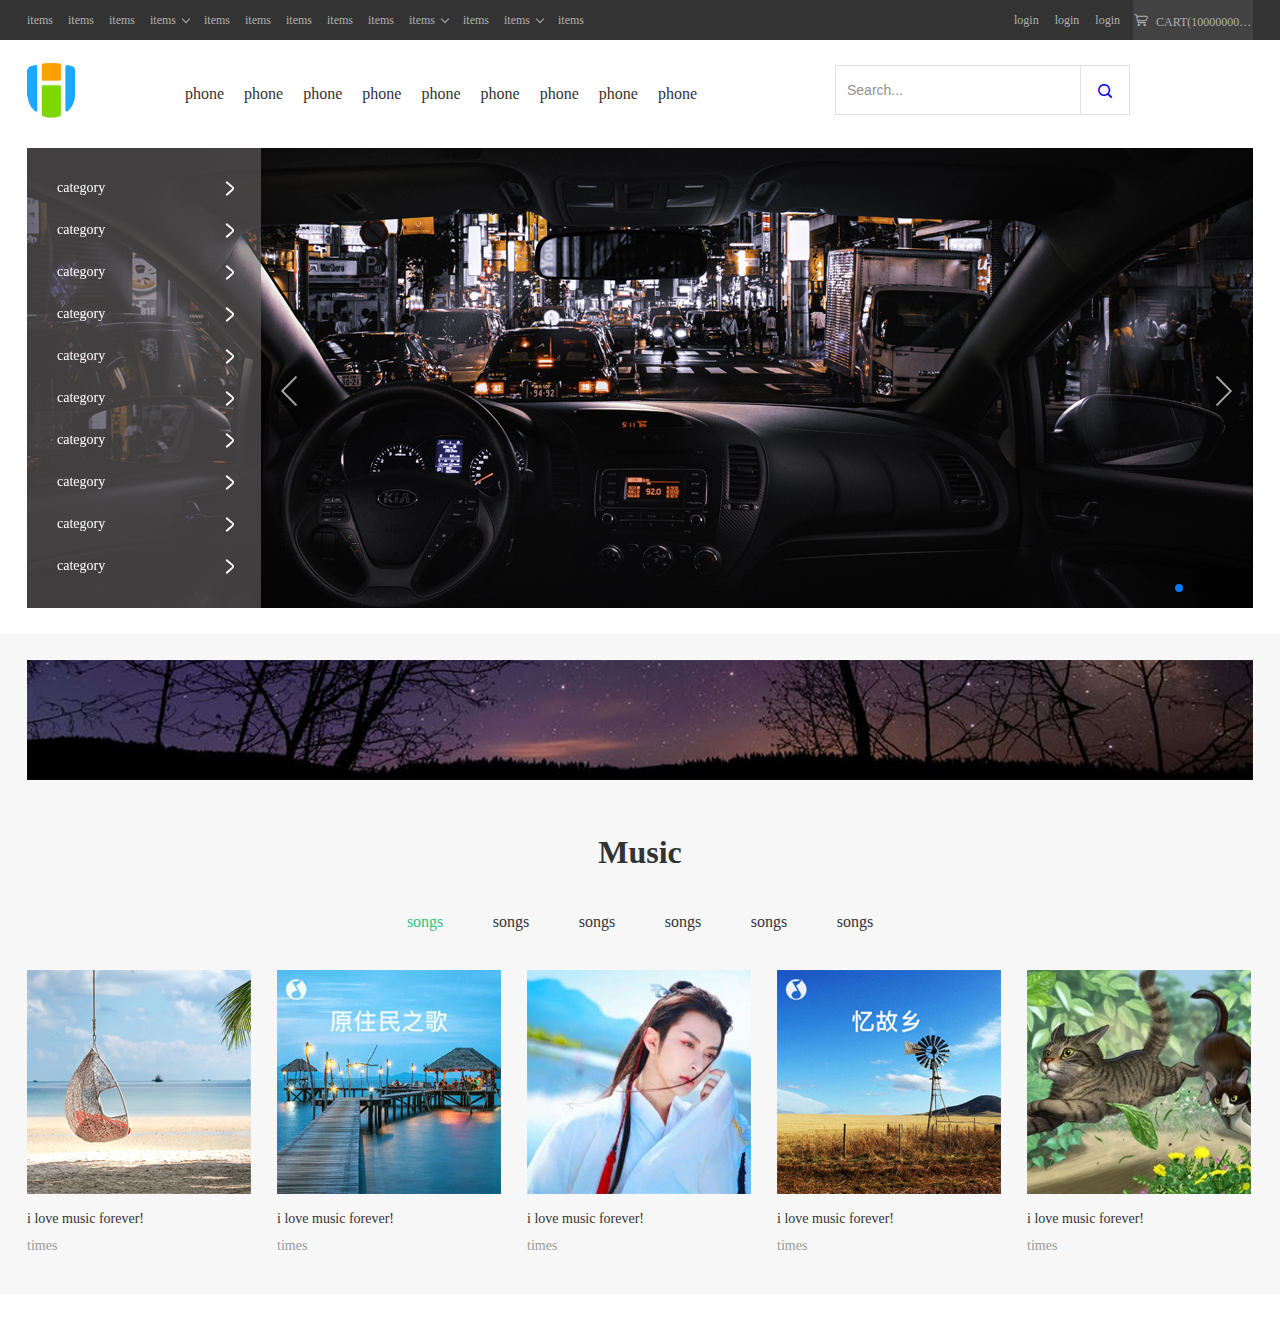
==== index.html @ 2abfb139 "half" ====
<!DOCTYPE html>
<html lang="en">

<head>
    <meta charset="UTF-8">
    <meta http-equiv="X-UA-Compatible" content="IE=edge">
    <meta name="viewport" content="width=device-width, initial-scale=1.0">
    <title>Document</title>
    <link rel="stylesheet" href="./css/global.css">
    <link rel="stylesheet" href="./css/base.css">
    <link rel="stylesheet" href="./css/swiper-bundle.min.css">
    <link rel="stylesheet" href="./fonts/iconfont.css">
    <link rel="stylesheet" href="./css/index.css">
</head>

<body>
    <!-- header start -->
    <div class="header">
        <!-- topbar start -->
        <div class="site-topbar">
            <div class="container clearfix">
                <nav class="topbar-nav">
                    <ul>
                        <li><a href="#">items</a></li>
                        <li><a href="#">items</a></li>
                        <li><a href="#">items</a></li>
                        <li class="submenu active">
                            <a href="#">items</a>
                            <div class="submenu-list">
                                <ul>
                                    <li><a href=" #"><img src="./images/shoujizhuti_03xiangce.png" alt="" width="16"
                                                height="16"></a></li>
                                    <li><a href="#"><img src="./images/shoujizhuti_05duanxin.png" alt="" width="16"
                                                height="16"></a></li>
                                    <li><a href="#"><img src="./images/shoujizhuti_08tongxunlu.png" alt="" width="16"
                                                height="16"></a></li>
                                    <li><a href="#"><img src="./images/shoujizhuti_15bianqian.png" alt="" width="16"
                                                height="16"></a></li>
                                    <li><a href="#"><img src="./images/shoujizhuti_25xiazai.png" alt="" width="16"
                                                height="16"></a></li>
                                </ul>
                            </div>
                        </li>
                        <li><a href="#">items</a></li>
                        <li><a href="#">items</a></li>
                        <li><a href="#">items</a></li>
                        <li><a href="#">items</a></li>
                        <li><a href="#">items</a></li>
                        <li class="submenu active">
                            <a href="#">items</a>
                            <div class="appcode">
                                <img src="./images/qr-code.png" alt="QR-code" width="87" height="87">
                                QR-code
                            </div>
                        </li>
                        <li><a href="#">items</a></li>
                        <li class="submenu active"><a href="#">items</a></li>
                        <li><a href="#">items</a></li>
                    </ul>
                </nav>
                <div class="topbar-cart">
                    <a href="">
                        <em class="iconfont icon-gouwuche1"></em>CART(10000000000)</a>
                    <div class="cart-menu">Your cart is empty!</div>
                </div>
                <div class="topbar-info">
                    <a href="#">login</a>
                    <a href="#">login</a>
                    <a href="#">login</a>
                </div>
            </div>
        </div>
        <!-- site-header start -->
        <div class="site-header">
            <div class="container clearfix">
                <div class="header-logo">
                    <a href="#">
                        <img src="./images/logo.png" alt="logo" width="48" height="55">
                    </a>
                </div>
                <div class="header-nav">
                    <ul>
                        <li><a href="#">phone</a></li>
                        <li><a href="#">phone</a></li>
                        <li><a href="#">phone</a></li>
                        <li><a href="#">phone</a></li>
                        <li><a href="#">phone</a></li>
                        <li><a href="#">phone</a></li>
                        <li><a href="#">phone</a></li>
                        <li><a href="#">phone</a></li>
                        <li><a href="#">phone</a></li>
                    </ul>
                </div>
                <div class="header-search">
                    <input type="text" class="search-text" placeholder="Search...">
                    <a href="#" class="search-btn iconfont icon-fangdajing"></a>
                </div>
            </div>
        </div>
    </div>
    <main class="page">
        <section class="focus-slide container">
            <div class="category">
                <ul>
                    <li><a href="#"> <em class="iconfont icon-jiantouyou"></em> category</a>
                        <div class="categry-list">111</div>
                    </li>
                    <li><a href="#"> <em class="iconfont icon-jiantouyou"></em> category</a>
                        <div class="categry-list">111</div>
                    </li>
                    <li><a href="#"> <em class="iconfont icon-jiantouyou"></em> category</a>
                        <div class="categry-list">111</div>
                    </li>
                    <li><a href="#"> <em class="iconfont icon-jiantouyou"></em> category</a>
                        <div class="categry-list">111</div>
                    </li>
                    <li><a href="#"> <em class="iconfont icon-jiantouyou"></em> category</a>
                        <div class="categry-list">111</div>
                    </li>
                    <li><a href="#"> <em class="iconfont icon-jiantouyou"></em> category</a>
                        <div class="categry-list">111</div>
                    </li>
                    <li><a href="#"> <em class="iconfont icon-jiantouyou"></em> category</a>
                        <div class="categry-list">111</div>
                    </li>
                    <li><a href="#"> <em class="iconfont icon-jiantouyou"></em> category</a>
                        <div class="categry-list">111</div>
                    </li>
                    <li><a href="#"> <em class="iconfont icon-jiantouyou"></em> category</a>
                        <div class="categry-list">111</div>
                    </li>
                    <li><a href="#"> <em class="iconfont icon-jiantouyou"></em> category</a>
                        <div class="categry-list">111</div>
                    </li>
                </ul>
            </div>
            <div class="swiper mySwiper">
                <div class="swiper-wrapper">
                    <div class="swiper-slide">
                        <img src="./images/banner-1.png" />
                    </div>
                    <div class="swiper-slide">
                        <img src="./images/banner-2.png" />
                    </div>
                    <div class="swiper-slide">
                        <img src="./images/banner-3.png" />
                    </div>
                </div>
                <div class="swiper-button-next swiper-button"></div>
                <div class=" swiper-button-prev swiper-button">
                </div>
                <div class="swiper-pagination"></div>
            </div>
        </section>
        <section class="recommend container">
            <div class="index-banner">
                <a href="#">
                    <img src="./images/banner.png" alt="project" width="1226" height="120">
                </a>
            </div>
            <div class="music-con  container">
                <h2 class="m-title">Music</h2>
                <div class="m-tab">
                    <a href="#" class="active">songs</a>
                    <a href="#">songs</a>
                    <a href="#">songs</a>
                    <a href="#">songs</a>
                    <a href="#">songs</a>
                    <a href="#">songs</a>
                </div>
                <div class="music-item clearfix">
                    <ul class="music-list current">
                        <li>
                            <a href=""><img src="./images/music-1.png" alt="" width="224" height="224">
                                <i class="img-mask"></i>
                                <i class="m-icon-play"></i>
                            </a>
                            <p class="music-list-title"><a href="#">i love music forever!</a></p>
                            <span>times</span>
                        </li>
                        <li>
                            <a href=""><img src="./images/music-2.png" alt="" width="224" height="224"><i
                                    class="img-mask"></i>
                                <i class="m-icon-play"></i></a>
                            <p class="music-list-title"><a href="#">i love music forever!</a></p>
                            <span>times</span>
                        </li>
                        <li>
                            <a href=""><img src="./images/music-3.png" alt="" width="224" height="224"><i
                                    class="img-mask"></i>
                                <i class="m-icon-play"></i></a>
                            <p class="music-list-title"><a href="#">i love music forever!</a></p>
                            <span>times</span>
                        </li>
                        <li>
                            <a href=""><img src="./images/music-4.png" alt="" width="224" height="224"><i
                                    class="img-mask"></i>
                                <i class="m-icon-play"></i></a>
                            <p class="music-list-title"><a href="#">i love music forever!</a></p>
                            <span>times</span>
                        </li>
                        <li>
                            <a href=""><img src="./images/music-5.png" alt="" width="224" height="224"><i
                                    class="img-mask"></i>
                                <i class="m-icon-play"></i></a>
                            <p class="music-list-title"><a href="#">i love music forever!</a></p>
                            <span>times</span>
                        </li>
                    </ul>
                    <ul class="music-list">
                        <li>
                            <a href=""><img src="./images/music-6.png" alt="" width="224" height="224">
                                <i class="img-mask"></i>
                                <i class="m-icon-play"></i>
                            </a>
                            <p class="music-list-title"><a href="#">i love music forever!</a></p>
                            <span>times</span>
                        </li>
                        <li>
                            <a href=""><img src="./images/music-7.png" alt="" width="224" height="224"><i
                                    class="img-mask"></i>
                                <i class="m-icon-play"></i></a>
                            <p class="music-list-title"><a href="#">i love music forever!</a></p>
                            <span>times</span>
                        </li>
                        <li>
                            <a href=""><img src="./images/music-8.png" alt="" width="224" height="224"><i
                                    class="img-mask"></i>
                                <i class="m-icon-play"></i></a>
                            <p class="music-list-title"><a href="#">i love music forever!</a></p>
                            <span>times</span>
                        </li>
                        <li>
                            <a href=""><img src="./images/music-9.png" alt="" width="224" height="224"><i
                                    class="img-mask"></i>
                                <i class="m-icon-play"></i></a>
                            <p class="music-list-title"><a href="#">i love music forever!</a></p>
                            <span>times</span>
                        </li>
                        <li>
                            <a href=""><img src="./images/music-10.png" alt="" width="224" height="224"><i
                                    class="img-mask"></i>
                                <i class="m-icon-play"></i></a>
                            <p class="music-list-title"><a href="#">i love music forever!</a></p>
                            <span>times</span>
                        </li>
                    </ul>
                    <ul class="music-list">
                        <li>
                            <a href=""><img src="./images/music-11.png" alt="" width="224" height="224">
                                <i class="img-mask"></i>
                                <i class="m-icon-play"></i>
                            </a>
                            <p class="music-list-title"><a href="#">i love music forever!</a></p>
                            <span>times</span>
                        </li>
                        <li>
                            <a href=""><img src="./images/music-12.png" alt="" width="224" height="224"><i
                                    class="img-mask"></i>
                                <i class="m-icon-play"></i></a>
                            <p class="music-list-title"><a href="#">i love music forever!</a></p>
                            <span>times</span>
                        </li>
                        <li>
                            <a href=""><img src="./images/music-1.png" alt="" width="224" height="224"><i
                                    class="img-mask"></i>
                                <i class="m-icon-play"></i></a>
                            <p class="music-list-title"><a href="#">i love music forever!</a></p>
                            <span>times</span>
                        </li>
                        <li>
                            <a href=""><img src="./images/music-2.png" alt="" width="224" height="224"><i
                                    class="img-mask"></i>
                                <i class="m-icon-play"></i></a>
                            <p class="music-list-title"><a href="#">i love music forever!</a></p>
                            <span>times</span>
                        </li>
                        <li>
                            <a href=""><img src="./images/music-3.png" alt="" width="224" height="224"><i
                                    class="img-mask"></i>
                                <i class="m-icon-play"></i></a>
                            <p class="music-list-title"><a href="#">i love music forever!</a></p>
                            <span>times</span>
                        </li>
                    </ul>
                    <ul class="music-list">
                        <li>
                            <a href=""><img src="./images/music-4.png" alt="" width="224" height="224">
                                <i class="img-mask"></i>
                                <i class="m-icon-play"></i>
                            </a>
                            <p class="music-list-title"><a href="#">i love music forever!</a></p>
                            <span>times</span>
                        </li>
                        <li>
                            <a href=""><img src="./images/music-5.png" alt="" width="224" height="224"><i
                                    class="img-mask"></i>
                                <i class="m-icon-play"></i></a>
                            <p class="music-list-title"><a href="#">i love music forever!</a></p>
                            <span>times</span>
                        </li>
                        <li>
                            <a href=""><img src="./images/music-6.png" alt="" width="224" height="224"><i
                                    class="img-mask"></i>
                                <i class="m-icon-play"></i></a>
                            <p class="music-list-title"><a href="#">i love music forever!</a></p>
                            <span>times</span>
                        </li>
                        <li>
                            <a href=""><img src="./images/music-7.png" alt="" width="224" height="224"><i
                                    class="img-mask"></i>
                                <i class="m-icon-play"></i></a>
                            <p class="music-list-title"><a href="#">i love music forever!</a></p>
                            <span>times</span>
                        </li>
                        <li>
                            <a href=""><img src="./images/music-8.png" alt="" width="224" height="224"><i
                                    class="img-mask"></i>
                                <i class="m-icon-play"></i></a>
                            <p class="music-list-title"><a href="#">i love music forever!</a></p>
                            <span>times</span>
                        </li>
                    </ul>
                    <ul class="music-list">
                        <li>
                            <a href=""><img src="./images/music-9.png" alt="" width="224" height="224">
                                <i class="img-mask"></i>
                                <i class="m-icon-play"></i>
                            </a>
                            <p class="music-list-title"><a href="#">i love music forever!</a></p>
                            <span>times</span>
                        </li>
                        <li>
                            <a href=""><img src="./images/music-10.png" alt="" width="224" height="224"><i
                                    class="img-mask"></i>
                                <i class="m-icon-play"></i></a>
                            <p class="music-list-title"><a href="#">i love music forever!</a></p>
                            <span>times</span>
                        </li>
                        <li>
                            <a href=""><img src="./images/music-11.png" alt="" width="224" height="224"><i
                                    class="img-mask"></i>
                                <i class="m-icon-play"></i></a>
                            <p class="music-list-title"><a href="#">i love music forever!</a></p>
                            <span>times</span>
                        </li>
                        <li>
                            <a href=""><img src="./images/music-12.png" alt="" width="224" height="224"><i
                                    class="img-mask"></i>
                                <i class="m-icon-play"></i></a>
                            <p class="music-list-title"><a href="#">i love music forever!</a></p>
                            <span>times</span>
                        </li>
                        <li>
                            <a href=""><img src="./images/music-1.png" alt="" width="224" height="224"><i
                                    class="img-mask"></i>
                                <i class="m-icon-play"></i></a>
                            <p class="music-list-title"><a href="#">i love music forever!</a></p>
                            <span>times</span>
                        </li>
                    </ul>
                    <ul class="music-list">
                        <li>
                            <a href=""><img src="./images/music-5.png" alt="" width="224" height="224">
                                <i class="img-mask"></i>
                                <i class="m-icon-play"></i>
                            </a>
                            <p class="music-list-title"><a href="#">i love music forever!</a></p>
                            <span>times</span>
                        </li>
                        <li>
                            <a href=""><img src="./images/music-8.png" alt="" width="224" height="224"><i
                                    class="img-mask"></i>
                                <i class="m-icon-play"></i></a>
                            <p class="music-list-title"><a href="#">i love music forever!</a></p>
                            <span>times</span>
                        </li>
                        <li>
                            <a href=""><img src="./images/music-4.png" alt="" width="224" height="224"><i
                                    class="img-mask"></i>
                                <i class="m-icon-play"></i></a>
                            <p class="music-list-title"><a href="#">i love music forever!</a></p>
                            <span>times</span>
                        </li>
                        <li>
                            <a href=""><img src="./images/music-6.png" alt="" width="224" height="224"><i
                                    class="img-mask"></i>
                                <i class="m-icon-play"></i></a>
                            <p class="music-list-title"><a href="#">i love music forever!</a></p>
                            <span>times</span>
                        </li>
                        <li>
                            <a href=""><img src="./images/music-10.png" alt="" width="224" height="224"><i
                                    class="img-mask"></i>
                                <i class="m-icon-play"></i></a>
                            <p class="music-list-title"><a href="#">i love music forever!</a></p>
                            <span>times</span>
                        </li>
                    </ul>
                </div>
            </div>
        </section>
    </main>



    <!-- swiper.jp -->
    <script src="./js/swiper-bundle.min.js"></script>
    <script>
        // swiper
        var swiper = new Swiper(".mySwiper", {
            loop: true,
            autoplay: true,
            spaceBetween: 30,
            effect: "fade",
            navigation: {
                nextEl: ".swiper-button-next",
                prevEl: ".swiper-button-prev",
            },
            pagination: {
                el: ".swiper-pagination",
                clickable: true,
            },
        });
        // tab changed
        (function () {
            var tabList = document.querySelectorAll('.m-tab a');
            var item = document.querySelectorAll('.music-item .music-list');
            for (var i = 0; i < item.length; i++) {
                tabList[i].index = i;
                tabList[i].onmouseover = function () {
                    for (var j = 0; j < item.length; j++) {
                        tabList[j].className = '';
                        item[j].style.display = 'none';
                    }
                    this.className = 'active';
                    item[this.index].style.display = 'block';
                };
            }
        })()
    </script>
</body>

</html>
---- css/global.css ----
@charset "utf-8";

/* --------------------重置样式-------------------------------- */

body,
h1,
h2,
h3,
h4,
h5,
h6,
hr,
p,
blockquote,
dl,
dt,
dd,
ul,
ol,
li,
button,
input,
textarea,
th,
td {
    margin: 0;
    padding: 0;
}

/* 设置默认字体 */
body {
    font-size: 14px;
    font-style: normal;
    font-family: -apple-system, BlinkMacSystemFont, segoe ui, Roboto, helvetica neue, Arial, noto sans, sans-serif, apple color emoji, segoe ui emoji, segoe ui symbol, noto color emoji;
}

/* 字体太小用户体检不好，让small恢复12px */
small {
    font-size: 12px;
}

h1 {
    font-size: 18px;
}

h2 {
    font-size: 16px;
}

h3 {
    font-size: 14px;
}

h4,
h5,
h6 {
    font-size: 100%;
}

ul,
ol {
    list-style: none;
}

a {
    text-decoration: none;
    background-color: transparent;
}

a:hover,
a:active {
    outline-width: 0;
    text-decoration: none;
}

/* 重置表格 */
table {
    border-collapse: collapse;
    border-spacing: 0;
}

/* 重置hr */
hr {
    border: 0;
    height: 1px;
}

/* 图形图片 */
img {
    border-style: none;
}

img:not([src]) {
    display: none;
}

svg:not(:root) {
    overflow: hidden;
}

/* 下面的操作是针对于html5页面布局准备的，不支持ie6~8以及其他低版本的浏览器 */
html {
    /* 禁用系统默认菜单 */
    -webkit-touch-callout: none;
    /* 关闭iphone & Android的浏览器纵向和横向模式中自动调整字体大小的功能 */
    -webkit-text-size-adjust: 100%;
}

input,
textarea,
button,
a {
    /* 表单或者a标签在手机点击时会出现边框或彩色的背景区域，意思是去除点击背景框 */
    -webkit-tap-highlight-color: rgba(0, 0, 0, 0);
}

/* 重置html5元素的默认样式 */
article,
aside,
details,
figcaption,
figure,
footer,
header,
main,
menu,
nav,
section,
summary {
    display: block;
}

audio,
canvas,
progress,
video {
    display: inline-block;
}

audio:not([controls]),
video:not([controls]) {
    display: none;
    height: 0;
}

progress {
    vertical-align: baseline;
}

mark {
    background-color: #ff0;
    color: #000;
}

sub,
sup {
    position: relative;
    font-size: 75%;
    line-height: 0;
    vertical-align: baseline;
}

sub {
    bottom: -0.25em;
}

sup {
    top: -0.5em;
}

button,
input,
select,
textarea {
    font-size: 100%;
    outline: 0;
}

button,
input {
    overflow: visible;
}

button,
select {
    text-transform: none;
}

textarea {
    overflow: auto;
}

button,
html [type="button"],
[type="reset"],
[type="submit"] {
    -webkit-appearance: button;
}

button::-moz-focus-inner,
[type="button"]::-moz-focus-inner,
[type="reset"]::-moz-focus-inner,
[type="submit"]::-moz-focus-inner {
    border-style: none;
    padding: 0;
}

button:-moz-focusring,
[type="button"]:-moz-focusring,
[type="reset"]:-moz-focusring,
[type="submit"]:-moz-focusring {
    outline: 1px dotted ButtonText;
}

[type="checkbox"],
[type="radio"] {
    box-sizing: border-box;
    padding: 0;
}

[type="number"]::-webkit-inner-spin-button,
[type="number"]::-webkit-outer-spin-button {
    height: auto;
}

[type="search"] {
    -webkit-appearance: textfield;
    outline-offset: -2px;
}

[type="search"]::-webkit-search-cancel-button,
[type="search"]::-webkit-search-decoration {
    -webkit-appearance: none;
}

::-webkit-input-placeholder {
    color: inherit;
    opacity: 0.54;
}

::-webkit-file-upload-button {
    -webkit-appearance: button;
    font: inherit;
}
---- css/base.css ----
@font-face {
    font-family: "PingFangSCRegular.ttf";
    src: url("../fonts/PingFang\ SC\ Regular.ttf");
}

body {
    font: 14px/1.5 PingFangSCRegular, ArialMT, Microsoft YaHei;
    color: #333;
    background-color: #fff;
    min-width: 1226px;
}

.container {
    width: 1226px;
    margin: 0 auto;
}

.clearfix::after {
    content: "";
    display: block;
    clear: both;
}
---- fonts/iconfont.css ----
@font-face {
  font-family: "iconfont"; /* Project id 3554410 */
  src: url('iconfont.woff2?t=1659443997438') format('woff2'),
       url('iconfont.woff?t=1659443997438') format('woff'),
       url('iconfont.ttf?t=1659443997438') format('truetype');
}

.iconfont {
  font-family: "iconfont" !important;
  font-size: 16px;
  font-style: normal;
  -webkit-font-smoothing: antialiased;
  -moz-osx-font-smoothing: grayscale;
}

.icon-zujian-zuoyouhuadongtu:before {
  content: "\e60a";
}

.icon-danchuang:before {
  content: "\e63c";
}

.icon-accordion:before {
  content: "\e639";
}

.icon-xuanxiangka:before {
  content: "\e709";
}

.icon-caidan:before {
  content: "\e60f";
}

.icon-bim_donghua:before {
  content: "\e6e9";
}

.icon-lunbotuguanli:before {
  content: "\e6a1";
}

.icon-duanxin:before {
  content: "\e6e4";
}

.icon-play-circle:before {
  content: "\e781";
}

.icon-play:before {
  content: "\e6c8";
}

.icon-fangdajing:before {
  content: "\e63d";
}

.icon-kefu:before {
  content: "\e88f";
}

.icon-fanhuidingbu:before {
  content: "\e633";
}

.icon-qq:before {
  content: "\e614";
}

.icon-weixin:before {
  content: "\e8bb";
}

.icon-xiangyingshi:before {
  content: "\e6ae";
}

.icon-shoujizhuti_03xiangce:before {
  content: "\e604";
}

.icon-shoujizhuti_05duanxin:before {
  content: "\e605";
}

.icon-shoujizhuti_08tongxunlu:before {
  content: "\e607";
}

.icon-shoujizhuti_25xiazai:before {
  content: "\e608";
}

.icon-shoujizhuti_15bianqian:before {
  content: "\e609";
}

.icon-xiangyoujiantou:before {
  content: "\e65f";
}

.icon-xiangzuojiantou:before {
  content: "\e660";
}

.icon-jiantoushang:before {
  content: "\e62d";
}

.icon-jiantouyou:before {
  content: "\e62e";
}

.icon-jiantouxia:before {
  content: "\e62f";
}

.icon-gouwuche1:before {
  content: "\e652";
}

.icon-15tianwuliyoutuihuo:before {
  content: "\e606";
}

.icon-31dingwei:before {
  content: "\e600";
}

.icon-liwu:before {
  content: "\e61b";
}

.icon-7tianwuliyoutuihuo:before {
  content: "\e60e";
}

.icon-banshou:before {
  content: "\e659";
}
---- css/index.css ----
.site-topbar {
    height: 40px;
    background-color: #333;
    font-size: 12px;
}

.site-topbar a {
    display: inline-block;
    color: #b0b0b0;
}

.site-topbar a:hover {
    color: #fff;

}

.topbar-nav>ul>li {
    float: left;
    line-height: 40px;
    margin-right: 15px;

}

.topbar-cart,
.topbar-info {
    float: right;
    line-height: 40px;
}

.topbar-info>a {
    margin-right: 13px;
}


.topbar-cart>a {
    background-color: #424242;
    width: 120px;
    height: 40px;
    box-sizing: border-box;
    text-align: center;
    /* 防御性 */
    overflow: hidden;
    white-space: nowrap;
    text-overflow: ellipsis;
}

.topbar-cart>a:hover {
    color: #ff6a00;
    background-color: #fff;
}

.topbar-cart>a>em {
    margin-right: 7px;
}

.topbar-cart {
    position: relative;
}

/* topbar cart menu */
.topbar-cart .cart-menu {
    position: absolute;

    width: 316px;
    height: 0px;
    background-color: #fff;
    box-shadow: 0 7px 10px 0 rgba(0, 0, 0, .1);
    text-align: center;
    overflow: hidden;
    transition: height .3s, padding .3s;
    z-index: 10;
}

.topbar-cart:hover .cart-menu {
    height: 50px;
    padding: 25px 0;
}

/* arrows */
.topbar-nav .submenu {
    position: relative;
    padding-right: 13px;
}

.topbar-nav .submenu::after {
    position: absolute;
    top: 50%;
    right: 0;
    content: "";
    display: block;
    width: 5px;
    height: 5px;
    border-right: 1px solid #b0b0b0;
    border-bottom: 1px solid #b0b0b0;
    /* arrow turn */
    transform: translate(0, -4px) rotate(45deg);
    /* mouse touch */
    transition: transform .3s ease 0s;
}

.topbar-nav .submenu:hover::after {
    transform: translate(0, 0) rotate(225deg);
    border-color: #fff;
}

/* trangle */
.topbar-nav .active::before {
    position: absolute;
    bottom: 0;
    left: 50%;
    display: none;
    margin-left: -6px;
    content: "";
    border: 6px solid transparent;
    border-bottom-color: #fff;
}

.topbar-nav .active:hover::before {
    display: block;
}

/* submenu list */
.submenu .submenu-list {
    position: absolute;
    top: 40px;
    left: 50%;
    margin-left: -52.5px;
    width: 105px;
    height: 150px;
    background-color: #fff;
    box-shadow: 0 1px 7px 0 rgba(0, 0, 0, .3);
    height: 0;
    overflow: hidden;
    transition: height .3s;
}


.submenu:hover .submenu-list {
    height: 150px;
}

.submenu .submenu-list>ul>li {
    line-height: 30px;
}

.submenu .submenu-list>ul>li:hover {
    color: #ff6a00;
}

.submenu .submenu-list>ul>li img {
    margin: 0 4px 0 6px;
    vertical-align: -3px;
}

/* qrcode */
.appcode {
    position: absolute;
    top: 40px;
    left: 50%;
    margin-left: -62px;
    width: 124px;
    /* height: 148px; */
    background-color: #fff;
    box-shadow: 0 1px 7px 0 rgba(0, 0, 0, .3);
    text-align: center;
    line-height: 1;
    font-size: 14px;
    color: #333;
    height: 0;
    overflow: hidden;
    transition: height .3s;
}

.submenu:hover .appcode {
    height: 148px;
}

.appcode>img {
    display: block;
    margin: 17px auto 16px;
}

/* site header */
.site-header .header-logo {
    float: left;
    margin-top: 23px;

}

.site-header .header-logo>a:active img {
    transform: scale(0.9);
}

.site-header .header-nav {
    float: left;
    margin-left: 100px;
}

.site-header .header-nav>ul>li {
    float: left;
    padding: 42px 10px;

}

.site-header .header-nav>ul>li>a {
    font-size: 16px;
    color: #333;

}

.site-header .header-search {
    float: right;
    width: 298px;
    margin-top: 25px;
}

.site-header .header-search .search-text {
    float: left;
    width: 245px;
    height: 50px;
    border: 1px solid #e0e0e0;
    border-right: none;
    font-size: 14px;
    color: #333;
    line-height: 50px;
    padding: 0 11px;
    box-sizing: border-box;
}

.site-header .header-search .search-btn {
    display: block;
    width: 50px;
    height: 50px;
    background-color: #fff;
    border: 1px solid #e0e0e0;
    float: left;
    box-sizing: border-box;
    line-height: 50px;
    text-align: center;
}

.search-btn:hover {
    background-color: #ff6a00;
    color: #fff;
    border: 1px solid #ff6a00;
}

/* mouse touch */
.header-search:hover .search-text,
.header-search:hover .search-btn {
    background-color: #e0e0e0;
}

/* mouse click */
.header-search .search-text:focus,
.header-search .search-text:focus+.search-btn {
    border-color: #ff6a00;
}

/* focus-lider start */
.focus-slide {
    position: relative;
}

/* nav-list */
.focus-slide .category {
    position: absolute;
    top: 0;
    left: 0;
    width: 234px;
    height: 460px;
    background-color: rgba(105, 101, 101, .6);
    padding-top: 19px;
    box-sizing: border-box;
    z-index: 10;
}

.focus-slide .category>ul>li {
    line-height: 42px;
}

.focus-slide .category>ul>li>a {
    display: block;
    font-size: 14px;
    color: #fff;
    padding: 0 23px 0 30px;
}

.focus-slide .category>ul>li>a:hover {
    background-color: #ff6a00;
}

.focus-slide .category>ul>li>a>em {
    float: right;
}

.category .categry-list {
    position: absolute;
    top: 0;
    left: 234px;
    width: 992px;
    height: 460px;
    background-color: aqua;
    display: none;
    text-align: center;
    font-size: 40px;
    line-height: 460px;
}

.category>ul>li:hover .categry-list {
    display: block;
}

/* swipper */
.focus-slide .swiper {
    width: 1226px;
    height: 460px;
}

.swiper-slide {
    background-position: center;
    background-size: cover;
}

.swiper-slide img {
    display: block;
    width: 100%;
}

/* prev */
.swiper-button-prev {
    left: 244px;
    background-position: -84px 0;
}

.swiper-button-prev:hover {
    background-position: 0 0;
}

/* next */
.swiper-button-next {
    background-position: -125px 0;
}

.swiper-button-next:hover {
    background-position: -42px 0;
}

.swiper-button {
    width: 41px;
    height: 69px;
    color: transparent;
    background-image: url(../images/arrow.png);
}

/* dotted */
.swiper-pagination {
    text-align: right;
    padding-right: 34px;
    box-sizing: border-box;
}

/* recommend */
.recommend {
    width: 100%;
    height: 624px;
    background-color: #f7f7f7;
    margin: 26px 0 34px 0;
    padding-bottom: 36px;
    overflow: hidden;
}

/* banner */
.recommend .index-banner {
    width: 1226px;
    height: 120px;
    margin: 26px auto 48px;
}

/* music */
.music-con .m-title {
    text-align: center;
    font-size: 32px;
    color: #333;
}

.music-con .m-tab {
    text-align: center;
    padding: 34px 0 36px 0;

}

.music-con .m-tab a {
    font-size: 16px;
    color: #333;
    padding: 0 23px;
}

.music-con .m-tab a.active {
    color: #31c27c;
}

.music-item .music-list>li {
    width: 224px;
    float: left;
    margin-right: 26px;
}

.music-item .music-list>li:last-child {
    margin-right: 0;
}

.music-item .music-list>li>a {
    position: relative;
    width: 224px;
    height: 224px;
    display: block;
    overflow: hidden;
}

.music-list-title {
    margin: 14px 0 6px 0;
    font-size: 14px;
}

.music-list-title>a {
    color: #333;
}

.music-list-title>a:hover {
    color: #31c27c;
}

.music-item .music-list li span {
    color: #999;
}

/* shadow */
.img-mask {
    position: absolute;
    top: 0;
    left: 0;
    display: block;
    width: 224px;
    height: 224px;
    background-color: rgba(0, 0, 0, 0);
    transition: all ease 2.5s;
}

.music-list>li>a:hover .img-mask {
    background-color: rgba(0, 0, 0, .3)
}

.m-icon-play {
    position: absolute;
    top: 50%;
    left: 50%;
    margin: -32.5px 0 0 -32.5px;
    width: 65px;
    height: 65px;
    background-image: url(../images/icon-play.png);
    opacity: 0;
    transform: scale(.1);
    transition: transform ease 1s;
}

.music-list>li>a:hover .m-icon-play {
    transform: scale(1);
    opacity: 1;
}

.music-list>li>a img {
    transition: transform ease .6s;
}

.music-list>li>a:hover img {
    transform: scale(1.5);
}

.music-item .music-list {
    display: none;
}

.music-item .music-list.current {
    display: block;
}
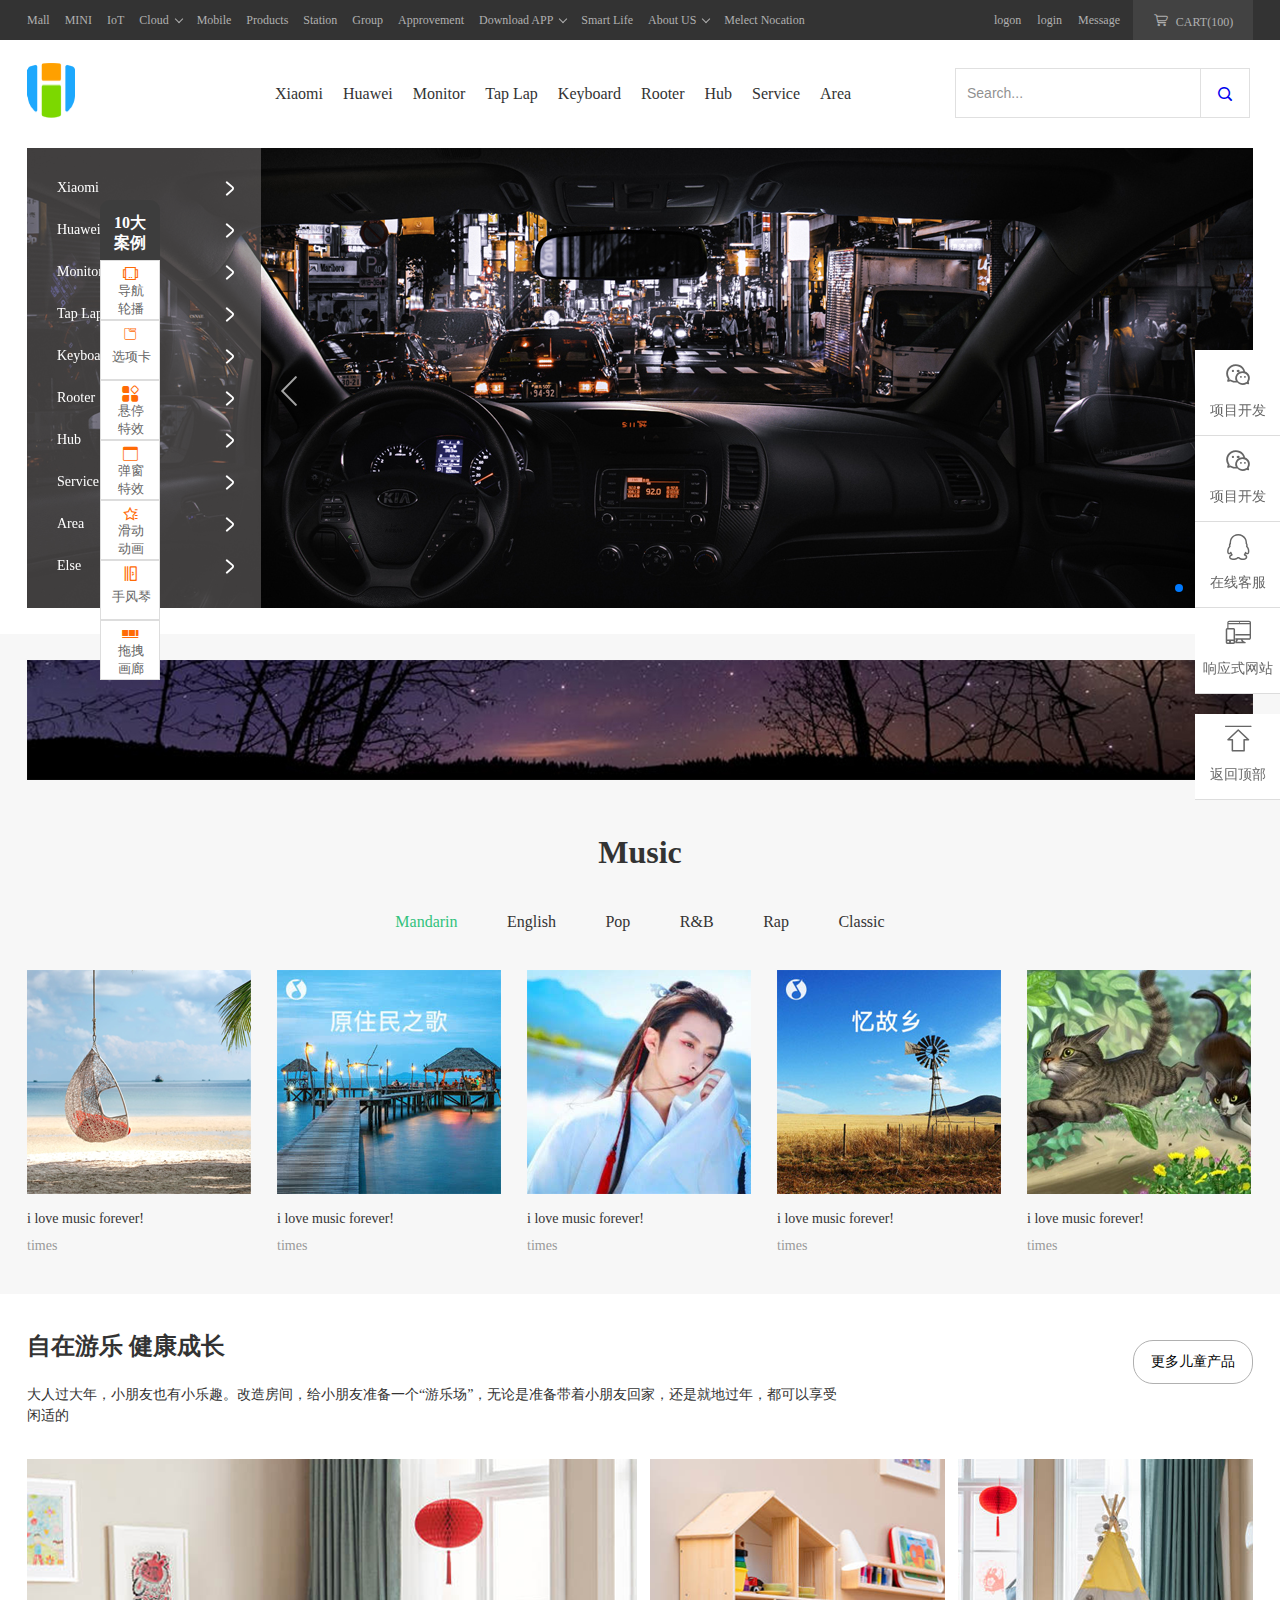
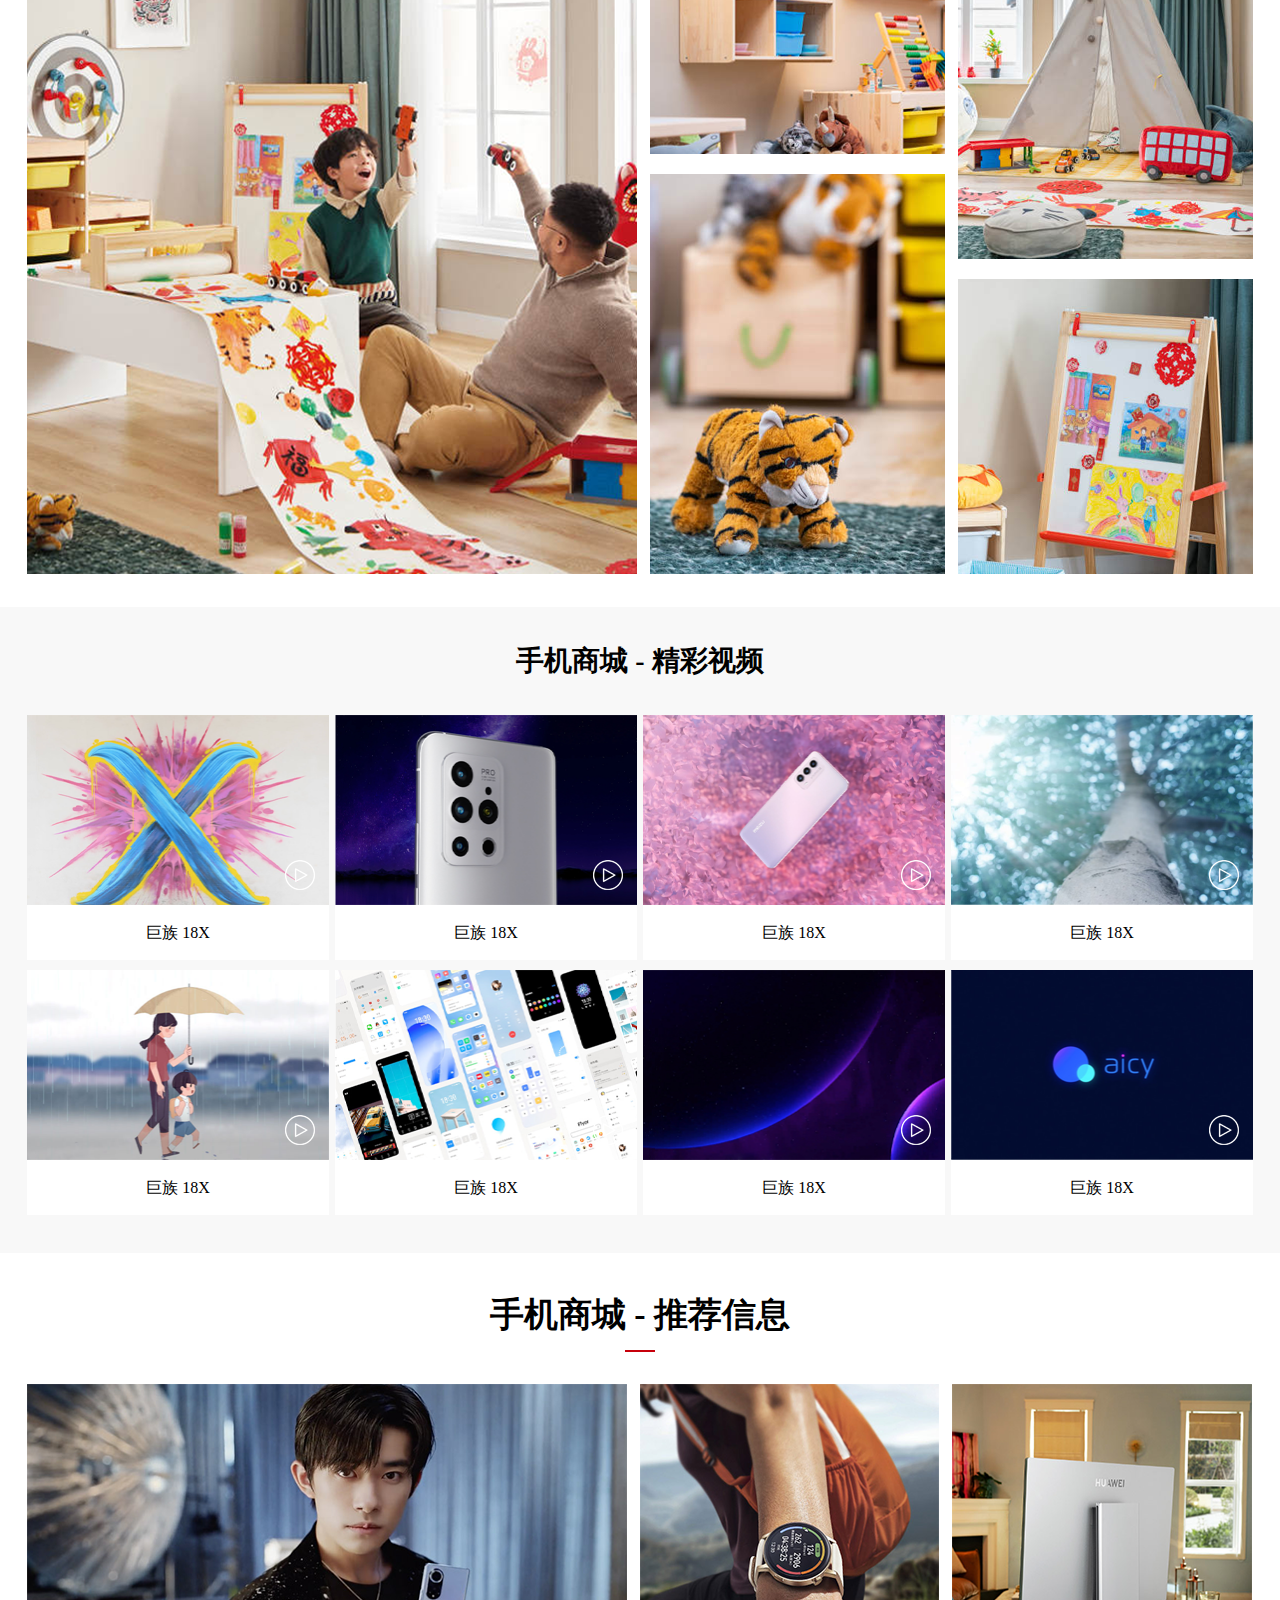
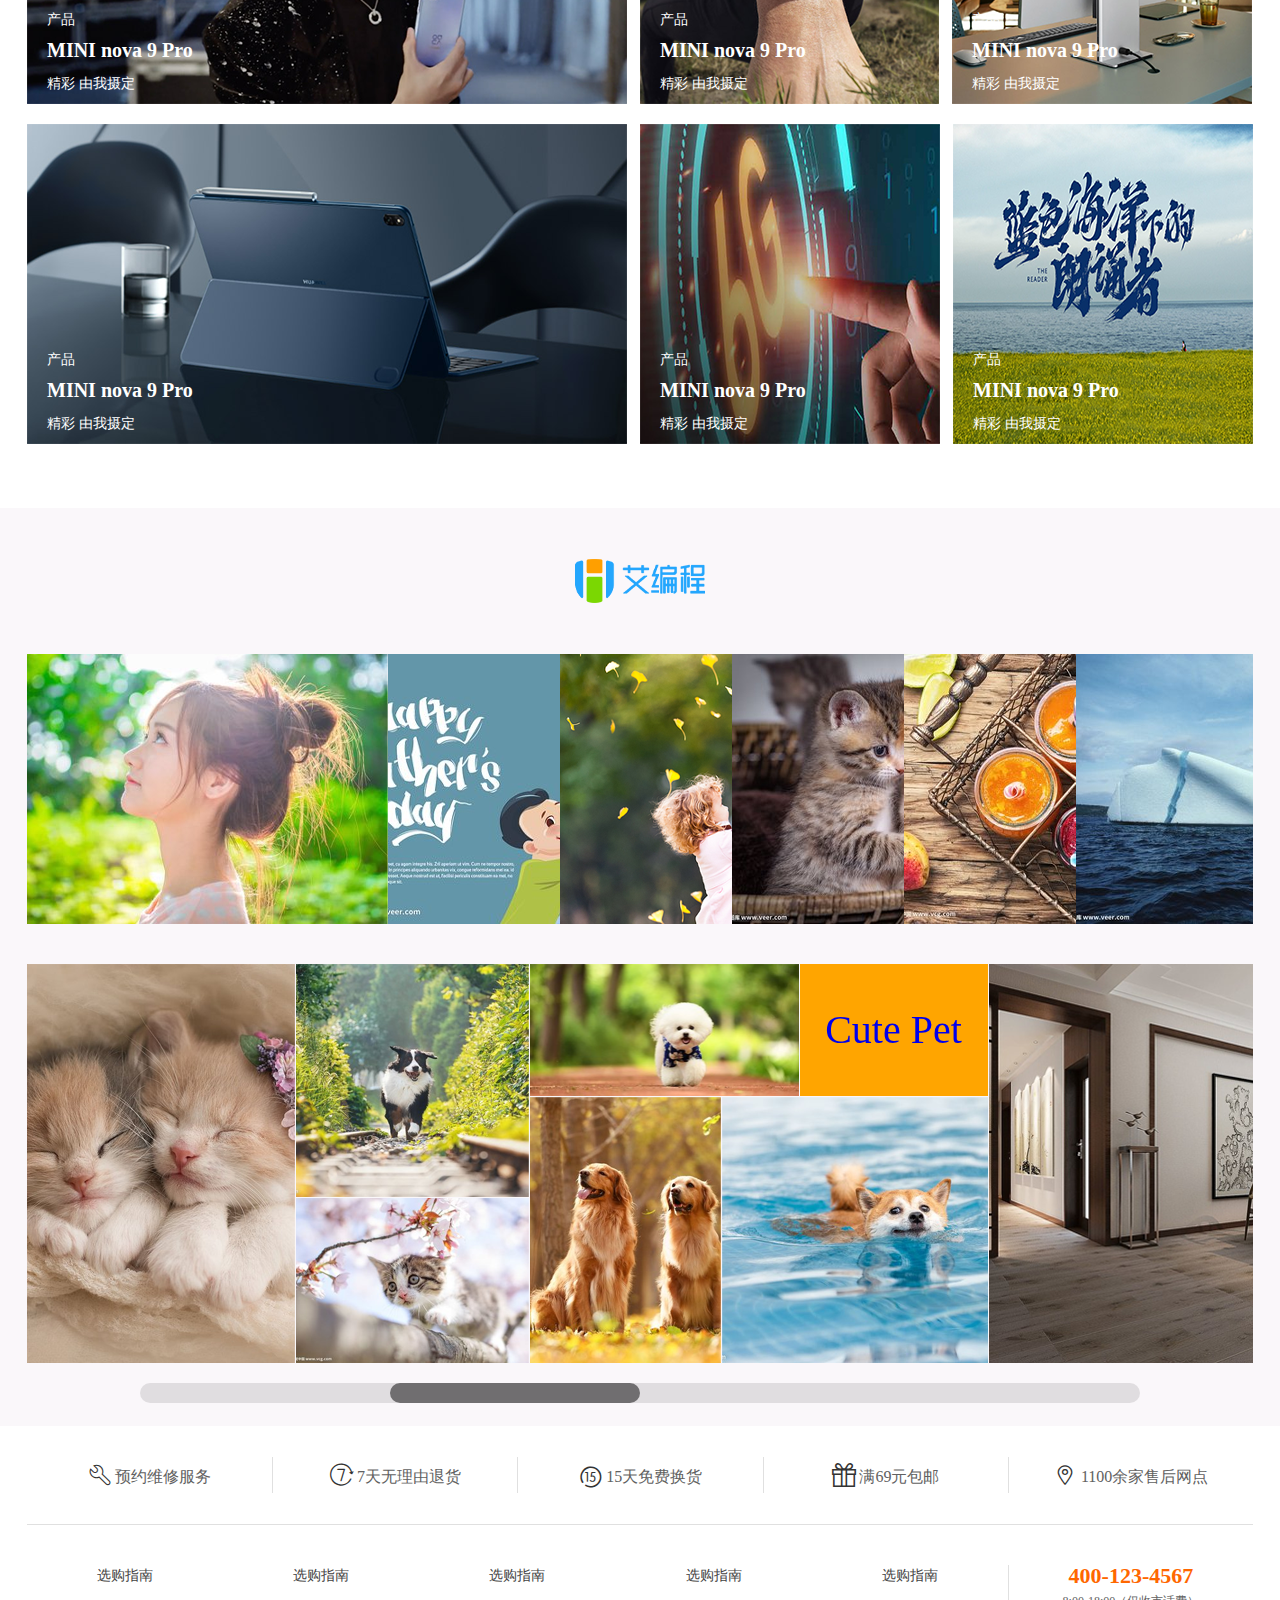
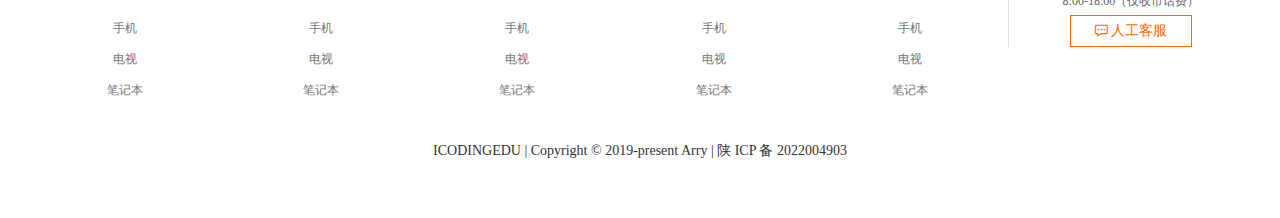
==== commit 7b5cf87e: "20220808" ====
--- a/index.html
+++ b/index.html
@@ -21,52 +21,52 @@
             <div class="container clearfix">
                 <nav class="topbar-nav">
                     <ul>
-                        <li><a href="#">items</a></li>
-                        <li><a href="#">items</a></li>
-                        <li><a href="#">items</a></li>
+                        <li><a href="#">Mall</a></li>
+                        <li><a href="#">MINI</a></li>
+                        <li><a href="#">IoT</a></li>
                         <li class="submenu active">
-                            <a href="#">items</a>
+                            <a href="#">Cloud</a>
                             <div class="submenu-list">
                                 <ul>
                                     <li><a href=" #"><img src="./images/shoujizhuti_03xiangce.png" alt="" width="16"
-                                                height="16"></a></li>
+                                                height="16"></a>Address</li>
                                     <li><a href="#"><img src="./images/shoujizhuti_05duanxin.png" alt="" width="16"
-                                                height="16"></a></li>
+                                                height="16"></a>SMS</li>
                                     <li><a href="#"><img src="./images/shoujizhuti_08tongxunlu.png" alt="" width="16"
-                                                height="16"></a></li>
+                                                height="16"></a>Photo</li>
                                     <li><a href="#"><img src="./images/shoujizhuti_15bianqian.png" alt="" width="16"
-                                                height="16"></a></li>
+                                                height="16"></a>Shortage</li>
                                     <li><a href="#"><img src="./images/shoujizhuti_25xiazai.png" alt="" width="16"
-                                                height="16"></a></li>
+                                                height="16"></a>Dairy</li>
                                 </ul>
                             </div>
                         </li>
-                        <li><a href="#">items</a></li>
-                        <li><a href="#">items</a></li>
-                        <li><a href="#">items</a></li>
-                        <li><a href="#">items</a></li>
-                        <li><a href="#">items</a></li>
+                        <li><a href="#">Mobile</a></li>
+                        <li><a href="#">Products</a></li>
+                        <li><a href="#">Station</a></li>
+                        <li><a href="#">Group</a></li>
+                        <li><a href="#">Approvement</a></li>
                         <li class="submenu active">
-                            <a href="#">items</a>
+                            <a href="#">Download APP</a>
                             <div class="appcode">
                                 <img src="./images/qr-code.png" alt="QR-code" width="87" height="87">
                                 QR-code
                             </div>
                         </li>
-                        <li><a href="#">items</a></li>
-                        <li class="submenu active"><a href="#">items</a></li>
-                        <li><a href="#">items</a></li>
+                        <li><a href="#">Smart Life</a></li>
+                        <li class="submenu active"><a href="#">About US</a></li>
+                        <li><a href="#">Melect Nocation</a></li>
                     </ul>
                 </nav>
                 <div class="topbar-cart">
                     <a href="">
-                        <em class="iconfont icon-gouwuche1"></em>CART(10000000000)</a>
+                        <em class="iconfont icon-gouwuche1"></em>CART(100)</a>
                     <div class="cart-menu">Your cart is empty!</div>
                 </div>
                 <div class="topbar-info">
+                    <a href="#">logon</a>
                     <a href="#">login</a>
-                    <a href="#">login</a>
-                    <a href="#">login</a>
+                    <a href="#">Message</a>
                 </div>
             </div>
         </div>
@@ -80,15 +80,15 @@
                 </div>
                 <div class="header-nav">
                     <ul>
-                        <li><a href="#">phone</a></li>
-                        <li><a href="#">phone</a></li>
-                        <li><a href="#">phone</a></li>
-                        <li><a href="#">phone</a></li>
-                        <li><a href="#">phone</a></li>
-                        <li><a href="#">phone</a></li>
-                        <li><a href="#">phone</a></li>
-                        <li><a href="#">phone</a></li>
-                        <li><a href="#">phone</a></li>
+                        <li><a href="#">Xiaomi</a></li>
+                        <li><a href="#">Huawei</a></li>
+                        <li><a href="#">Monitor</a></li>
+                        <li><a href="#">Tap Lap</a></li>
+                        <li><a href="#">Keyboard</a></li>
+                        <li><a href="#">Rooter</a></li>
+                        <li><a href="#">Hub</a></li>
+                        <li><a href="#">Service</a></li>
+                        <li><a href="#">Area</a></li>
                     </ul>
                 </div>
                 <div class="header-search">
@@ -99,37 +99,58 @@
         </div>
     </div>
     <main class="page">
-        <section class="focus-slide container">
+        <section class="focus-slide container" id="focus-slide">
             <div class="category">
                 <ul>
-                    <li><a href="#"> <em class="iconfont icon-jiantouyou"></em> category</a>
-                        <div class="categry-list">111</div>
-                    </li>
-                    <li><a href="#"> <em class="iconfont icon-jiantouyou"></em> category</a>
-                        <div class="categry-list">111</div>
-                    </li>
-                    <li><a href="#"> <em class="iconfont icon-jiantouyou"></em> category</a>
-                        <div class="categry-list">111</div>
-                    </li>
-                    <li><a href="#"> <em class="iconfont icon-jiantouyou"></em> category</a>
-                        <div class="categry-list">111</div>
-                    </li>
-                    <li><a href="#"> <em class="iconfont icon-jiantouyou"></em> category</a>
-                        <div class="categry-list">111</div>
-                    </li>
-                    <li><a href="#"> <em class="iconfont icon-jiantouyou"></em> category</a>
-                        <div class="categry-list">111</div>
-                    </li>
-                    <li><a href="#"> <em class="iconfont icon-jiantouyou"></em> category</a>
-                        <div class="categry-list">111</div>
-                    </li>
-                    <li><a href="#"> <em class="iconfont icon-jiantouyou"></em> category</a>
-                        <div class="categry-list">111</div>
-                    </li>
-                    <li><a href="#"> <em class="iconfont icon-jiantouyou"></em> category</a>
-                        <div class="categry-list">111</div>
-                    </li>
-                    <li><a href="#"> <em class="iconfont icon-jiantouyou"></em> category</a>
+                    <li><a href="#"> <em class="iconfont icon-jiantouyou"></em> Xiaomi</a>
+                        <div class="categry-list xiaomi">111
+                            <!-- <a href=""><img src="./images/phone.png" alt="" width="40">MIAOMI 12s</a>
+                            <a href=""><img src="./images/phone.png" alt="" width="40">MIAOMI 12s</a>
+                            <a href=""><img src="./images/phone.png" alt="" width="40">MIAOMI 12s</a>
+                            <a href=""><img src="./images/phone.png" alt="" width="40">MIAOMI 12s</a>
+                            <a href=""><img src="./images/phone.png" alt="" width="40">MIAOMI 12s</a>
+                            <a href=""><img src="./images/phone.png" alt="" width="40">MIAOMI 12s</a>
+                            <a href=""><img src="./images/phone.png" alt="" width="40">MIAOMI 12s</a>
+                            <a href=""><img src="./images/phone.png" alt="" width="40">MIAOMI 12s</a>
+                            <a href=""><img src="./images/phone.png" alt="" width="40">MIAOMI 12s</a>
+                            <a href=""><img src="./images/phone.png" alt="" width="40">MIAOMI 12s</a>
+                            <a href=""><img src="./images/phone.png" alt="" width="40">MIAOMI 12s</a>
+                            <a href=""><img src="./images/phone.png" alt="" width="40">MIAOMI 12s</a>
+                            <a href=""><img src="./images/phone.png" alt="" width="40">MIAOMI 12s</a>
+                            <a href=""><img src="./images/phone.png" alt="" width="40">MIAOMI 12s</a>
+                            <a href=""><img src="./images/phone.png" alt="" width="40">MIAOMI 12s</a>
+                            <a href=""><img src="./images/phone.png" alt="" width="40">MIAOMI 12s</a>
+                            <a href=""><img src="./images/phone.png" alt="" width="40">MIAOMI 12s</a>
+                            <a href=""><img src="./images/phone.png" alt="" width="40">MIAOMI 12s</a>
+                            <a href=""><img src="./images/phone.png" alt="" width="40">MIAOMI 12s</a>
+                            <a href=""><img src="./images/phone.png" alt="" width="40">MIAOMI 12s</a> -->
+                        </div>
+                    </li>
+                    <li><a href="#"> <em class="iconfont icon-jiantouyou"></em>Huawei</a>
+                        <div class="categry-list">222</div>
+                    </li>
+                    <li><a href="#"> <em class="iconfont icon-jiantouyou"></em>Monitor</a>
+                        <div class="categry-list">333</div>
+                    </li>
+                    <li><a href="#"> <em class="iconfont icon-jiantouyou"></em>Tap Lap</a>
+                        <div class="categry-list">444</div>
+                    </li>
+                    <li><a href="#"> <em class="iconfont icon-jiantouyou"></em>Keyboard</a>
+                        <div class="categry-list">555</div>
+                    </li>
+                    <li><a href="#"> <em class="iconfont icon-jiantouyou"></em>Rooter</a>
+                        <div class="categry-list">666</div>
+                    </li>
+                    <li><a href="#"> <em class="iconfont icon-jiantouyou"></em> Hub</a>
+                        <div class="categry-list">777</div>
+                    </li>
+                    <li><a href="#"> <em class="iconfont icon-jiantouyou"></em>Service</a>
+                        <div class="categry-list">888</div>
+                    </li>
+                    <li><a href="#"> <em class="iconfont icon-jiantouyou"></em>Area</a>
+                        <div class="categry-list">999</div>
+                    </li>
+                    <li><a href="#"> <em class="iconfont icon-jiantouyou"></em>Else</a>
                         <div class="categry-list">111</div>
                     </li>
                 </ul>
@@ -152,7 +173,7 @@
                 <div class="swiper-pagination"></div>
             </div>
         </section>
-        <section class="recommend container">
+        <section class="recommend" id="recommend">
             <div class="index-banner">
                 <a href="#">
                     <img src="./images/banner.png" alt="project" width="1226" height="120">
@@ -161,12 +182,12 @@
             <div class="music-con  container">
                 <h2 class="m-title">Music</h2>
                 <div class="m-tab">
-                    <a href="#" class="active">songs</a>
-                    <a href="#">songs</a>
-                    <a href="#">songs</a>
-                    <a href="#">songs</a>
-                    <a href="#">songs</a>
-                    <a href="#">songs</a>
+                    <a href="#" class="active">Mandarin</a>
+                    <a href="#">English</a>
+                    <a href="#">Pop</a>
+                    <a href="#">R&B</a>
+                    <a href="#">Rap</a>
+                    <a href="#">Classic</a>
                 </div>
                 <div class="music-item clearfix">
                     <ul class="music-list current">
@@ -400,13 +421,468 @@
                 </div>
             </div>
         </section>
+        <section class="playground container" id="playground">
+            <div class="playground-header clearfix">
+                <div class="header-title">
+                    <h2>自在游乐 健康成长</h2>
+                    <p>大人过大年，小朋友也有小乐趣。改造房间，给小朋友准备一个“游乐场”，无论是准备带着小朋友回家，还是就地过年，都可以享受 闲适的</p>
+                </div>
+                <div class="more-products">
+                    <a href="#">更多儿童产品</a>
+                </div>
+            </div>
+            <div class="playground-con clearfix">
+                <div class="con-l">
+                    <a href="javascript:;" class="dot dot-1">
+                        <div class="dot-tips">
+                            <h3>DUNDRA 敦德拉</h3>
+                            <p>带储物空间的活动桌</p>
+                            <span>
+                                <i>¥</i>999<i>.00</i>
+                            </span>
+                        </div>
+                    </a>
+                    <a href="javascript:;" class="dot dot-2">
+                        <div class="dot-tips">
+                            <h3>DUNDRA 敦德拉</h3>
+                            <p>带储物空间的活动桌</p>
+                            <span>
+                                <i>¥</i>999<i>.00</i>
+                            </span>
+                        </div>
+                    </a>
+                    <a href="javascript:;" class="dot dot-3">
+                        <div class="dot-tips">
+                            <h3>DUNDRA 敦德拉</h3>
+                            <p>带储物空间的活动桌</p>
+                            <span>
+                                <i>¥</i>999<i>.00</i>
+                            </span>
+                        </div>
+                    </a>
+                </div>
+                <div class="con-m">
+                    <div class="con-m-1">
+                        <a href="javascript:;" class="dot dot-4">
+                            <div class="dot-tips">
+                                <h3>DUNDRA 敦德拉</h3>
+                                <p>带储物空间的活动桌</p>
+                                <span>
+                                    <i>¥</i>999<i>.00</i>
+                                </span>
+                            </div>
+                        </a>
+                    </div>
+                    <div class="con-m-2">
+                        <a href="javascript:;" class="dot dot-5">
+                            <div class="dot-tips">
+                                <h3>DUNDRA 敦德拉</h3>
+                                <p>带储物空间的活动桌</p>
+                                <span>
+                                    <i>¥</i>999<i>.00</i>
+                                </span>
+                            </div>
+                        </a>
+                    </div>
+                </div>
+                <div class="con-r">
+                    <div class="con-r-1"></div>
+                    <div class="con-r-2"></div>
+                </div>
+            </div>
+        </section>
+        <section class="videos" id="videos">
+            <div class="container clearfix">
+                <h2>手机商城 - 精彩视频</h2>
+                <ul>
+                    <li data-video-url="./videos/Pexels Videos 1494309.mp4">
+                        <a href="javascript:;">
+                            <img src="./images/video-1.png" alt="" width="302" height="190">
+                            <p>巨族 18X</p>
+                            <span class="video-play"></span>
+                        </a>
+                    </li>
+                    <li data-video-url="./videos/3157002721.mp4">
+                        <a href="javascript:;">
+                            <img src="./images/video-2.png" alt="" width="302" height="190">
+                            <p>巨族 18X</p>
+                            <span class="video-play"></span>
+                        </a>
+                    </li>
+                    <li data-video-url="./videos/sample-mp4-file.mp4">
+                        <a href="javascript:;">
+                            <img src="./images/video-3.png" alt="" width="302" height="190">
+                            <p>巨族 18X</p>
+                            <span class="video-play"></span>
+                        </a>
+                    </li>
+                    <li data-video-url="./videos/Pexels Videos 1494309.mp4">
+                        <a href="javascript:;">
+                            <img src="./images/video-4.png" alt="" width="302" height="190">
+                            <p>巨族 18X</p>
+                            <span class="video-play"></span>
+                        </a>
+                    </li>
+                    <li data-video-url="./videos/Pexels Videos 1494309.mp4">
+                        <a href="javascript:;">
+                            <img src="./images/video-5.png" alt="" width="302" height="190">
+                            <p>巨族 18X</p>
+                            <span class="video-play"></span>
+                        </a>
+                    </li>
+                    <li data-video-url="./videos/Pexels Videos 1494309.mp4">
+                        <a href="javascript:;">
+                            <img src="./images/video-6.png" alt="" width="302" height="190">
+                            <p>巨族 18X</p>
+                            <span class="video-play"></span>
+                        </a>
+                    </li>
+                    <li data-video-url="./videos/Pexels Videos 1494309.mp4">
+                        <a href="javascript:;">
+                            <img src="./images/video-7.png" alt="" width="302" height="190">
+                            <p>巨族 18X</p>
+                            <span class="video-play"></span>
+                        </a>
+                    </li>
+                    <li data-video-url="./videos/Pexels Videos 1494309.mp4">
+                        <a href="javascript:;">
+                            <img src="./images/video-8.png" alt="" width="302" height="190">
+                            <p>巨族 18X</p>
+                            <span class="video-play"></span>
+                        </a>
+                    </li>
+                </ul>
+            </div>
+
+        </section>
+        <section class="mall" id="mall">
+            <div class="container clearfix">
+                <h2>手机商城 - 推荐信息</h2>
+                <ul>
+                    <li>
+                        <a href="">
+                            <img src="./images/mall-1.png" alt="">
+                            <div class="mall-info">
+                                <span>产品</span>
+                                <p class="mall-title">MINI nova 9 Pro</p>
+                                <span>精彩 由我摄定</span>
+                                <p class="mall-more">
+                                    <span>了解更多</span>
+                                    <i class="iconfont icon-xiangyoujiantou"></i>
+                                </p>
+                            </div>
+                        </a>
+                    </li>
+                    <li>
+                        <a href="">
+                            <img src="./images/mall-2.png" alt="">
+                            <div class="mall-info">
+                                <span>产品</span>
+                                <p class="mall-title">MINI nova 9 Pro</p>
+                                <span>精彩 由我摄定</span>
+                                <p class="mall-more">
+                                    <span>了解更多</span>
+                                    <i class="iconfont icon-xiangyoujiantou"></i>
+                                </p>
+                            </div>
+                        </a>
+                    </li>
+                    <li>
+                        <a href="">
+                            <img src="./images/mall-3.png" alt="">
+                            <div class="mall-info">
+                                <span>产品</span>
+                                <p class="mall-title">MINI nova 9 Pro</p>
+                                <span>精彩 由我摄定</span>
+                                <p class="mall-more">
+                                    <span>了解更多</span>
+                                    <i class="iconfont icon-xiangyoujiantou"></i>
+                                </p>
+                            </div>
+                        </a>
+                    </li>
+                    <li>
+                        <a href="">
+                            <img src="./images/mall-4.png" alt="">
+                            <div class="mall-info">
+                                <span>产品</span>
+                                <p class="mall-title">MINI nova 9 Pro</p>
+                                <span>精彩 由我摄定</span>
+                                <p class="mall-more">
+                                    <span>了解更多</span>
+                                    <i class="iconfont icon-xiangyoujiantou"></i>
+                                </p>
+                            </div>
+                        </a>
+                    </li>
+                    <li>
+                        <a href="">
+                            <img src="./images/mall-5.png" alt="">
+                            <div class="mall-info">
+                                <span>产品</span>
+                                <p class="mall-title">MINI nova 9 Pro</p>
+                                <span>精彩 由我摄定</span>
+                                <p class="mall-more">
+                                    <span>了解更多</span>
+                                    <i class="iconfont icon-xiangyoujiantou"></i>
+                                </p>
+                            </div>
+                        </a>
+                    </li>
+                    <li>
+                        <a href="">
+                            <img src="./images/mall-6.png" alt="">
+                            <div class="mall-info">
+                                <span>产品</span>
+                                <p class="mall-title">MINI nova 9 Pro</p>
+                                <span>精彩 由我摄定</span>
+                                <p class="mall-more">
+                                    <span>了解更多</span>
+                                    <i class="iconfont icon-xiangyoujiantou"></i>
+                                </p>
+                            </div>
+                        </a>
+                    </li>
+                </ul>
+            </div>
+        </section>
+        <section class="accordion" id="accordion">
+            <div class="container clearfix">
+                <h2>
+                    <img src="./images/logo-3.png" alt="logo" width="130" height="44">
+                </h2>
+                <ul>
+                    <li class="active">
+                        <a href="">
+                            <img src="./images/a-1.png" alt="" width="361" height="270">
+                            <h3>清心美女</h3>
+                        </a>
+                    </li>
+                    <li>
+                        <a href="">
+                            <img src="./images/a-2.png" alt="" width="361" height="270">
+                            <h3>清心美女</h3>
+                        </a>
+                    </li>
+                    <li>
+                        <a href="">
+                            <img src="./images/a-3.png" alt="" width="361" height="270">
+                            <h3>清心美女</h3>
+                        </a>
+                    </li>
+                    <li>
+                        <a href="">
+                            <img src="./images/a-4.png" alt="" width="361" height="270">
+                            <h3>清心美女</h3>
+                        </a>
+                    </li>
+                    <li>
+                        <a href="">
+                            <img src="./images/a-5.png" alt="" width="361" height="270">
+                            <h3>清心美女</h3>
+                        </a>
+                    </li>
+                    <li>
+                        <a href="">
+                            <img src="./images/a-6.png" alt="" width="361" height="270">
+                            <h3>清心美女</h3>
+                        </a>
+                    </li>
+                </ul>
+            </div>
+        </section>
+        <section class="pictures" id="pictures">
+            <div class="container">
+                <div class="swiper-container">
+                    <div class="swiper-wrapper">
+                        <div class="swiper-slide">
+                            <div class="pet">
+                                <div class="pet-pic"><img src="./images/p-1.png" alt=""></div>
+                                <div class="pet-pic"><img src="./images/p-2.png" alt=""></div>
+                                <div class="pet-pic"><img src="./images/p-3.png" alt=""></div>
+                                <div class="pet-pic"><img src="./images/p-4.png" alt=""></div>
+                                <div class="pet-pic"><img src="./images/p-5.png" alt=""></div>
+                                <div class="pet-pic"><a href="#">Cute Pet</a></div>
+                                <div class="pet-pic"><img src="./images/p-6.png" alt=""></div>
+                                <div class="pet-pic"><img src="./images/f-1.png" alt=""></div>
+                            </div>
+                        </div>
+                        <div class="swiper-slide">
+                            <div class="pet">
+                                <div class="pet-pic"><img src="./images/f-1.png" alt=""></div>
+                                <div class="pet-pic"><img src="./images/f-2.png" alt=""></div>
+                                <div class="pet-pic"><img src="./images/f-3.png" alt=""></div>
+                                <div class="pet-pic"><img src="./images/f-5.png" alt=""></div>
+                                <div class="pet-pic"><img src="./images/f-4.png" alt=""></div>
+                                <div class="pet-pic"><a href="#">Furniture</a></div>
+                                <div class="pet-pic"><img src="./images/f-6.png" alt=""></div>
+                                <div class="pet-pic"><img src="./images/p-1.png" alt=""></div>
+                            </div>
+
+                        </div>
+                    </div>
+                </div>
+                <!-- Add Scrollbar -->
+                <div class="swiper-scrollbar pic-bar"></div>
+            </div>
+        </section>
     </main>
+    <!-- footer -->
+    <div class="site-footer">
+        <div class="container">
+            <div class="footer-service clearfix">
+                <ul>
+                    <li>
+                        <i class="iconfont icon-banshou"></i>
+                        <a href="">预约维修服务</a>
+                    </li>
+                    <li>
+                        <i class="iconfont icon-7tianwuliyoutuihuo"></i>
+                        <a href="">7天无理由退货</a>
+                    </li>
+                    <li>
+                        <i class="iconfont icon-15tianwuliyoutuihuo"></i>
+                        <a href="">15天免费换货</a>
+                    </li>
+                    <li>
+                        <i class="iconfont icon-liwu"></i>
+                        <a href="">满69元包邮</a>
+                    </li>
+                    <li>
+                        <i class="iconfont icon-31dingwei"></i>
+                        <a href="">1100余家售后网点</a>
+                    </li>
+                </ul>
+            </div>
+            <div class="footer-links clearfix">
+                <dl>
+                    <dt>选购指南</dt>
+                    <dd><a href="">手机</a></dd>
+                    <dd><a href="">电视</a></dd>
+                    <dd><a href="">笔记本</a></dd>
+                </dl>
+                <dl>
+                    <dt>选购指南</dt>
+                    <dd><a href="">手机</a></dd>
+                    <dd><a href="">电视</a></dd>
+                    <dd><a href="">笔记本</a></dd>
+                </dl>
+                <dl>
+                    <dt>选购指南</dt>
+                    <dd><a href="">手机</a></dd>
+                    <dd><a href="">电视</a></dd>
+                    <dd><a href="">笔记本</a></dd>
+                </dl>
+                <dl>
+                    <dt>选购指南</dt>
+                    <dd><a href="">手机</a></dd>
+                    <dd><a href="">电视</a></dd>
+                    <dd><a href="">笔记本</a></dd>
+                </dl>
+                <dl>
+                    <dt>选购指南</dt>
+                    <dd><a href="">手机</a></dd>
+                    <dd><a href="">电视</a></dd>
+                    <dd><a href="">笔记本</a></dd>
+                </dl>
+                <div class="telephone">
+                    <p class="phone">400-123-4567</p>
+                    <p>8:00-18:00（仅收市话费）</p>
+                    <a href="#">
+                        <em class="iconfont icon-duanxin"></em>
+                        人工客服
+                    </a>
+                </div>
+            </div>
+            <div class="footer-copyright">ICODINGEDU | Copyright © 2019-present Arry | 陕 ICP 备 2022004903</div>
+
+        </div>
+    </div>
+    <!-- video mask -->
+    <div class="v-mask">
+        <div class="mask-video">
+            <video controls src="./videos/Pexels Videos 1494309.mp4" class="video" width="1000">
+                亲爱的，您的浏览器不支持audio标签，请升级您的浏览器哟 ^_^
+            </video>
+            <span class="mask-close">X</span>
+        </div>
+    </div>
+
+    <!-- left nav -->
+    <div class="sidebar">
+        <ul>
+            <li>
+                <a href="">
+                    <span class="iconfont icon-weixin"></span>
+                    <p>项目开发</p>
+                </a>
+            </li>
+            <li><a href="">
+                    <span class="iconfont icon-weixin"></span>
+                    <p>项目开发</p>
+                </a></li>
+            <li><a href="">
+                    <span class="iconfont icon-qq"></span>
+                    <p>在线客服</p>
+                    <div class="kefu">
+                        <img src="./images/qr-code.png" alt="" width="100" height="100">
+                    </div>
+                </a></li>
+            <li><a href="">
+                    <span class="iconfont icon-xiangyingshi"></span>
+                    <p>响应式网站</p>
+                </a></li>
+            <li><a href="">
+                    <span class="iconfont icon-fanhuidingbu"></span>
+                    <p>返回顶部</p>
+                </a></li>
+        </ul>
+    </div>
+
+    <!-- navbar right -->
+    <div class="nav-bar">
+        <ul>
+            <li>
+                <a href="">10大 案例</a>
+            </li>
+            <li>
+                <p class="iconfont  icon-lunbotuguanli"></p>
+                <a href="#focus-slide">导航轮播</a>
+            </li>
+            <li>
+                <p class="iconfont icon-xuanxiangka"></p>
+                <a href="#recommend">选项卡</a>
+            </li>
+            <li>
+                <p class="iconfont icon-caidan"></p>
+                <a href="#playground">悬停特效</a>
+            </li>
+            <li>
+                <p class="iconfont icon-danchuang"></p>
+                <a href="#videos">弹窗特效</a>
+            </li>
+            <li>
+                <p class="iconfont icon-bim_donghua"></p>
+                <a href="#mall">滑动动画</a>
+            </li>
+            <li>
+                <p class="iconfont icon-accordion"></p>
+                <a href="#accordion">手风琴</a>
+            </li>
+            <li>
+                <p class="iconfont icon-zujian-zuoyouhuadongtu"></p>
+                <a href="#pictures">拖拽 画廊</a>
+            </li>
+        </ul>
+    </div>
+
 
 
 
     <!-- swiper.jp -->
     <script src="./js/swiper-bundle.min.js"></script>
     <script>
+        // phone
         // swiper
         var swiper = new Swiper(".mySwiper", {
             loop: true,
@@ -437,7 +913,65 @@
                     item[this.index].style.display = 'block';
                 };
             }
-        })()
+        })();
+        // mask video
+        (function () {
+            // 获取视频地址的url
+            var vli = document.querySelectorAll(".videos ul li");
+            // 获取video对象
+            var videoObj = document.getElementsByClassName("video");
+            // 获取弹窗
+            var mask = document.getElementsByClassName("v-mask");
+            // 获取按钮
+            var closeBtn = document.getElementsByClassName("mask-close");
+
+            // for (var i = 0; i < vli.length; i++) {
+            //     vli[i].onclick = function () {
+            //         var value = this.getAttribute("data-video-url");
+            //         videoObj[0].setAttribute("src", value);
+            //         mask[0].style.display = "block";
+            //     };
+            // }
+            for (var i = 0; i < vli.length; i++) {
+                vli[i].addEventListener("click", function () {
+                    var value = this.getAttribute("data-video-url");
+                    videoObj[0].setAttribute("src", value);
+                    mask[0].style.display = "block";
+                    videoObj[0].play();
+                });
+            };
+            closeBtn[0].addEventListener("click", function () {
+                mask[0].style.display = "none";
+                videoObj[0].pause();
+            });
+        })();
+
+        // accordion
+        (function () {
+            var liObj = document.querySelectorAll(".accordion ul li");
+            var len = liObj.length;
+            for (var i = 0; i < len; i++) {
+                liObj[i].onmouseover = function () {
+                    for (var j = 0; j < len; j++) {
+                        liObj[j].classList.remove("active");
+                    }
+                    this.classList.add("active");
+                };
+            }
+        })();
+
+        // picture swiper
+        (function () {
+            var swiper = new Swiper('.swiper-container', {
+                loop: true,
+                scrollbar: {
+                    el: '.swiper-scrollbar',
+                    hide: false,
+                    draggable: true,
+                },
+            });
+        }
+        )()
     </script>
 </body>
 
--- a/css/index.css
+++ b/css/index.css
@@ -137,6 +137,7 @@
 
 .submenu:hover .submenu-list {
     height: 150px;
+    z-index: 999;
 }
 
 .submenu .submenu-list>ul>li {
@@ -169,6 +170,7 @@
     height: 0;
     overflow: hidden;
     transition: height .3s;
+    z-index: 999;
 }
 
 .submenu:hover .appcode {
@@ -193,7 +195,7 @@
 
 .site-header .header-nav {
     float: left;
-    margin-left: 100px;
+    margin-left: 190px;
 }
 
 .site-header .header-nav>ul>li {
@@ -211,7 +213,7 @@
 .site-header .header-search {
     float: right;
     width: 298px;
-    margin-top: 25px;
+    margin-top: 12px;
 }
 
 .site-header .header-search .search-text {
@@ -311,10 +313,39 @@
     display: block;
 }
 
+/* .category .xiaomi {
+    display: grid;
+    grid-template-rows: repeat(6, 1fr);
+    grid-auto-columns: 250px;
+    grid-auto-flow: column;
+    grid-auto-columns: 250px;
+    padding: 20px;
+    font-size: 20px;
+    line-height: 40px;
+    box-sizing: border-box;
+}
+
+.category .xiaomi a {
+    display: flex;
+    border: 1px solid #000;
+    color: #000;
+    align-items: center;
+}
+
+.category .xiaomi a img {
+    margin-right: 10px;
+}
+
+.category .xiaomi a:hover {
+    color: #ff6700;
+} */
+
+
 /* swipper */
 .focus-slide .swiper {
     width: 1226px;
     height: 460px;
+
 }
 
 .swiper-slide {
@@ -483,4 +514,779 @@
 
 .music-item .music-list.current {
     display: block;
+}
+
+/* playground */
+.header-title {
+    float: left;
+    width: 826px;
+}
+
+.header-title h2 {
+    font-size: 24px;
+    color: #333;
+    margin-bottom: 20px;
+}
+
+.more-products {
+    float: right;
+}
+
+.more-products a {
+    display: block;
+    width: 118px;
+    height: 42px;
+    color: #000;
+    border: 1px solid #b0b0b0;
+    border-radius: 20px;
+    line-height: 42px;
+    text-align: center;
+    margin-top: 12px;
+}
+
+.more-products a:hover {
+    border-color: #000;
+}
+
+.playground-con {
+    margin: 33px 0;
+}
+
+.playground-con .con-l {
+    width: 610px;
+    height: 715px;
+    float: left;
+    background-image: url(../images/playground-1.png);
+    background-size: cover;
+}
+
+.con-m,
+.con-r {
+    width: 295px;
+    height: 715px;
+    float: left;
+}
+
+.con-m-1 {
+    width: 295px;
+    height: 295px;
+    background-image: url(../images/playground-2.png);
+    background-size: cover;
+}
+
+.con-m-2 {
+    width: 295px;
+    height: 400px;
+    background-image: url(../images/playground-3.png);
+    background-size: cover;
+}
+
+.con-r-1 {
+    width: 295px;
+    height: 400px;
+    background-image: url(../images/playground-4.png);
+    background-size: cover;
+}
+
+.con-r-2 {
+    width: 295px;
+    height: 295px;
+    background-image: url(../images/playground-5.png);
+    background-size: cover;
+}
+
+.con-l,
+.con-m {
+    position: relative;
+    margin-right: 13px;
+}
+
+.con-l:hover .dot,
+.con-m:hover .dot {
+    display: block;
+}
+
+
+.con-m-1,
+.con-r-1 {
+    margin-bottom: 20px;
+}
+
+/* dot */
+.dot {
+    position: absolute;
+    display: none;
+    width: 42px;
+    height: 32px;
+}
+
+.dot-1 {
+    top: 249px;
+    left: 248px;
+}
+
+.dot-2 {
+    top: 359px;
+    left: 128px;
+}
+
+.dot-3 {
+    top: 460px;
+    left: 71px;
+}
+
+.dot-4 {
+    top: 152px;
+    left: 52px;
+}
+
+.dot-5 {
+    top: 599px;
+    left: 80px;
+}
+
+.dot::before {
+    position: absolute;
+    top: 0;
+    left: 0;
+    content: "";
+    display: block;
+    width: 32px;
+    height: 32px;
+    background-color: rgba(0, 0, 0, .3);
+    border-radius: 50%;
+    transition: transform ease .5s;
+}
+
+.dot:hover::before {
+    transform: scale(.9);
+    box-shadow: 0 0 5px #fff;
+
+}
+
+.dot::after {
+    position: absolute;
+    top: 10px;
+    left: 10px;
+    content: "";
+    display: block;
+    width: 12px;
+    height: 12px;
+    background-color: #fff;
+    border-radius: 50%;
+    transition: transform ease 0.5s;
+}
+
+.dot:hover::after {
+    transform: scale(.7);
+}
+
+.dot-tips {
+    position: absolute;
+    display: none;
+    top: -27px;
+    left: 40px;
+    width: 130px;
+    background-color: #fff;
+    padding: 10px;
+}
+
+.dot-tips span {
+    font-size: 24px;
+    font-weight: bold;
+}
+
+.dot-tips span i {
+    font-size: 12px;
+}
+
+.dot:hover .dot-tips {
+    display: block;
+}
+
+/* videos :start */
+.videos {
+    text-align: center;
+    background-color: #f8f8f8;
+    padding-bottom: 28px;
+    overflow: hidden;
+}
+
+.videos h2 {
+    font-size: 28px;
+    color: #000;
+    margin: 33px 0;
+}
+
+.videos ul li {
+    float: left;
+    margin-right: 6px;
+    margin-bottom: 10px;
+}
+
+.videos ul li:nth-child(4n) {
+    margin-right: 0px;
+}
+
+.videos ul li a {
+    position: relative;
+    display: block;
+    background-color: #fff;
+    transition: box-shadow ease .5s;
+}
+
+.videos ul li a:hover {
+    box-shadow: 5px 5px 10px #ddd;
+}
+
+.videos ul li a img {
+    display: block;
+}
+
+.videos p {
+    height: 55px;
+    font-size: 16px;
+    color: #000;
+    line-height: 55px;
+}
+
+.video-play {
+    position: absolute;
+    bottom: 70px;
+    right: 14px;
+    width: 30px;
+    height: 30px;
+    background-image: url(../images/video-play.png);
+    background-size: cover;
+
+}
+
+/* mask start */
+.v-mask {
+    position: fixed;
+    top: 0;
+    left: 0;
+    width: 100%;
+    height: 100%;
+    background-color: rgba(0, 0, 0, .6);
+    z-index: 99999;
+    display: none;
+}
+
+.v-mask .mask-video {
+    position: absolute;
+    top: 50%;
+    left: 50%;
+    transform: translate(-50%, -50%);
+    width: 1000px;
+}
+
+
+.mask-close {
+    position: absolute;
+    top: -15px;
+    right: -15px;
+    width: 30px;
+    height: 30px;
+    background-color: #ddd;
+    background-size: cover;
+    border-radius: 50%;
+    text-align: center;
+    line-height: 30px;
+    cursor: pointer;
+    font-size: 20px;
+}
+
+.mask-close:hover {
+    background-color: #fff;
+}
+
+/* siderbar */
+.sidebar {
+    position: fixed;
+    right: 0;
+    bottom: 100px;
+    width: 85px;
+    z-index: 999;
+
+}
+
+
+.sidebar ul li {
+    position: relative;
+    border-bottom: 1px solid #ddd;
+    width: 85px;
+    height: 85px;
+    background-color: #fff;
+}
+
+.sidebar ul li:last-child {
+    margin-top: 20px;
+}
+
+.sidebar ul li span {
+    display: block;
+    width: 85px;
+    height: 50px;
+    font-size: 28px;
+    color: #666;
+    text-align: center;
+    line-height: 50px;
+}
+
+.sidebar ul li p {
+    font-size: 14px;
+    text-align: center;
+    color: #666;
+}
+
+.sidebar ul li:hover span,
+.sidebar ul li:hover p {
+    color: #000;
+}
+
+.sidebar ul li .kefu {
+    position: absolute;
+    top: 0;
+    left: -100px;
+    width: 100px;
+    height: 100px;
+    background-color: red;
+    display: none;
+}
+
+.sidebar ul li:hover .kefu {
+    display: block;
+}
+
+/* navbar */
+.nav-bar {
+    position: fixed;
+    top: 200px;
+    left: 100px;
+    width: 60px;
+    height: 480px;
+    z-index: 999;
+    overflow: hidden;
+
+
+}
+
+.nav-bar ul li {
+    position: relative;
+    width: 60px;
+    height: 60px;
+    background-color: #fff;
+    border: 1px solid #ddd;
+    box-sizing: border-box;
+    transition: transform ease .5s;
+}
+
+
+.nav-bar ul li p {
+    font-size: 17px;
+    text-align: center;
+    color: #FF6B05;
+
+}
+
+.nav-bar ul li a {
+    position: absolute;
+    bottom: 7px;
+    left: 15px;
+    display: block;
+    width: 30px;
+    height: 30px;
+    font-size: 13px;
+    color: #666;
+    text-align: center;
+    line-height: 18px;
+    padding-top: 10px;
+}
+
+.nav-bar ul li:first-child {
+    border-top-left-radius: 10px;
+    border-top-right-radius: 10px;
+    background-color: #3D3D3D;
+    border: none;
+}
+
+.nav-bar ul li:first-child a {
+    width: 40px;
+    height: 40px;
+    left: 10px;
+    font-size: 16px;
+    font-weight: bold;
+    color: #fff;
+    line-height: 20px;
+
+}
+
+.nav-bar ul li:nth-child(3) a,
+.nav-bar ul li:nth-child(7) a {
+    width: 60px;
+    left: 0;
+    bottom: 1px;
+}
+
+
+.nav-bar ul li:not(:first-child):hover {
+    background-color: #FF6B05;
+    transform-origin: bottom;
+    transform: scale(1.2);
+
+}
+
+.nav-bar ul li:hover a,
+.nav-bar ul li:hover p {
+    color: #fff;
+}
+
+
+
+/* mall start*/
+.mall {
+    padding: 36px 0 44px 0;
+}
+
+.mall h2 {
+    position: relative;
+    font-size: 34px;
+    color: #000;
+    text-align: center;
+    margin-bottom: 44px;
+}
+
+.mall h2::after {
+    position: absolute;
+    left: 50%;
+    bottom: -12px;
+    margin-left: -15px;
+    content: "";
+    display: block;
+    width: 30px;
+    height: 2px;
+    background-color: #c7000b
+}
+
+.mall ul li {
+    position: relative;
+    float: left;
+    margin-right: 13px;
+    margin-bottom: 20px;
+    overflow: hidden;
+}
+
+.mall ul li:nth-child(3n) {
+    margin-right: 0;
+}
+
+.mall ul li::after {
+    position: absolute;
+    left: 0;
+    bottom: 0;
+    content: "";
+    width: 100%;
+    height: 100%;
+    background-color: rgba(0, 0, 0, .3);
+    opacity: 0;
+    transition: opacity ease .5;
+    z-index: 0;
+
+}
+
+.mall ul li:hover::after {
+    opacity: .5;
+}
+
+.mall ul li a {
+    color: #fff;
+    display: block;
+}
+
+.mall ul li a img {
+    display: block;
+    transition: transform ease .6s;
+}
+
+.mall ul li:hover a img {
+    transform: scale(1.5);
+}
+
+.mall-info {
+    position: absolute;
+    bottom: -50px;
+    left: 20px;
+    z-index: 1;
+    transition: bottom ease .6s;
+}
+
+.mall ul li:hover a .mall-info {
+    bottom: 0px;
+}
+
+.mall-title {
+    font-size: 20px;
+    font-weight: bold;
+    padding: 5px 0 8px 0
+}
+
+.mall-more span {
+    display: inline-block;
+    font-size: 16px;
+    padding: 18px 0;
+}
+
+.mall-more i {
+    color: #c63108;
+    font-size: 16px;
+    font-weight: bold;
+    transition: margin-left ease .6s;
+}
+
+.mall-more:hover i {
+    margin-left: 10px;
+}
+
+/* accordion */
+.accordion {
+    background-color: #FAF7FA;
+    padding-bottom: 40px;
+
+}
+
+.accordion .container {
+    overflow: hidden;
+}
+
+.accordion h2 {
+    text-align: center;
+    padding: 51px 0 44px 0;
+}
+
+.accordion ul li {
+    position: relative;
+    float: left;
+    display: block;
+    width: 172px;
+    height: 270px;
+    transition: width ease .5s;
+}
+
+.accordion ul li.active {
+    width: 361px;
+}
+
+.accordion ul li a {
+    display: block;
+    font-size: 16px;
+    color: #fff;
+}
+
+.accordion ul li img {
+    display: block;
+}
+
+.accordion ul li a h3 {
+    position: absolute;
+    left: 0px;
+    bottom: 0px;
+    width: 100%;
+    height: 0px;
+    line-height: 75px;
+    font-weight: 400;
+    font-size: 16px;
+    background-image: linear-gradient(to bottom,
+            rgba(0, 0, 0, 0),
+            rgba(0, 0, 0, 0.4) 90%,
+            rgba(0, 0, 0, 0));
+    text-indent: 1em;
+    transition: height ease .5s;
+}
+
+.accordion ul li:hover a h3 {
+    height: 75px;
+}
+
+/* pictures */
+.pictures {
+    position: relative;
+    background-color: #FAF7FA;
+    padding-bottom: 63px;
+}
+
+.pet {
+    display: grid;
+    grid-template-rows: 132px 100px 165px;
+    grid-template-columns: 268px 233px 191px 77px 188px 265px;
+    gap: 1px 1px;
+    justify-content: center;
+    grid-template-areas:
+        "a b d d f i"
+        "a b e h h i"
+        "a c e h h i";
+}
+
+.pet-pic:nth-child(1) {
+    grid-area: a;
+}
+
+.pet-pic:nth-child(2) {
+    grid-area: b;
+}
+
+.pet-pic:nth-child(3) {
+    grid-area: c;
+}
+
+.pet-pic:nth-child(4) {
+    grid-area: d;
+}
+
+.pet-pic:nth-child(5) {
+    grid-area: e;
+}
+
+.pet-pic:nth-child(6) {
+    grid-area: f;
+    background-color: orange;
+}
+
+.pet-pic:nth-child(7) {
+    grid-area: h;
+}
+
+
+.pet-pic:nth-child(8) {
+    grid-area: i;
+}
+
+.pet img {
+    cursor: pointer;
+    transition: transform ease .5s;
+}
+
+.pet img:hover {
+    transform: scale(1.2);
+}
+
+.pictures .pic-bar {
+    width: 1000px;
+    height: 20px;
+    position: absolute;
+    bottom: 23px;
+    color: #000;
+    margin: 0 113px;
+}
+
+.pet-pic a {
+    display: block;
+    text-align: center;
+    font-size: 40px;
+    line-height: 132px;
+}
+
+/* footer start */
+.footer-service {
+    padding: 31px 0;
+    border-bottom: 1px solid #e0e0e0;
+}
+
+.footer-service ul li {
+    float: left;
+    width: 20%;
+    text-align: center;
+    border-left: 1px solid #e0e0e0;
+    box-sizing: border-box;
+}
+
+.footer-service ul li:first-child {
+    border-left: 0;
+}
+
+.footer-service ul li i {
+    font-size: 24px;
+    vertical-align: -2px;
+}
+
+.footer-service ul li a {
+    font-size: 16px;
+    color: #616161;
+}
+
+.footer-links {
+    padding: 40px 0;
+}
+
+.footer-links dl {
+    float: left;
+    width: calc(80% / 5);
+    text-align: center;
+}
+
+
+.footer-links dl dt {
+    font-size: 14px;
+    color: #424242;
+    margin-bottom: 31px;
+}
+
+.footer-links dl dd {
+    margin: 10px 0 0;
+
+}
+
+.footer-links dl dd a {
+    font-size: 12px;
+    color: #757575
+}
+
+.footer-links dl dd a:hover {
+    color: #ff6700
+}
+
+.telephone {
+    float: right;
+    width: 20%;
+    border-left: 1px solid #e0e0e0;
+    box-sizing: border-box;
+    text-align: center;
+    color: #616161;
+}
+
+.telephone p {
+    margin-bottom: 5px;
+    font-size: 12px;
+}
+
+.telephone p.phone {
+    font-size: 22px;
+    color: #ff6700;
+    font-weight: bold;
+    line-height: 1;
+}
+
+.telephone a {
+    display: inline-block;
+    width: 120px;
+    height: 30px;
+    line-height: 30px;
+    border: 1px solid #ff6700;
+    color: #ff6700;
+    transition: background-color 0.5s ease;
+}
+
+.telephone a em {
+    font-size: 12px;
+
+}
+
+.telephone a:hover {
+    background-color: #ff6700;
+    color: #fff;
+}
+
+.footer-copyright {
+    text-align: center;
+    padding-bottom: 57px;
 }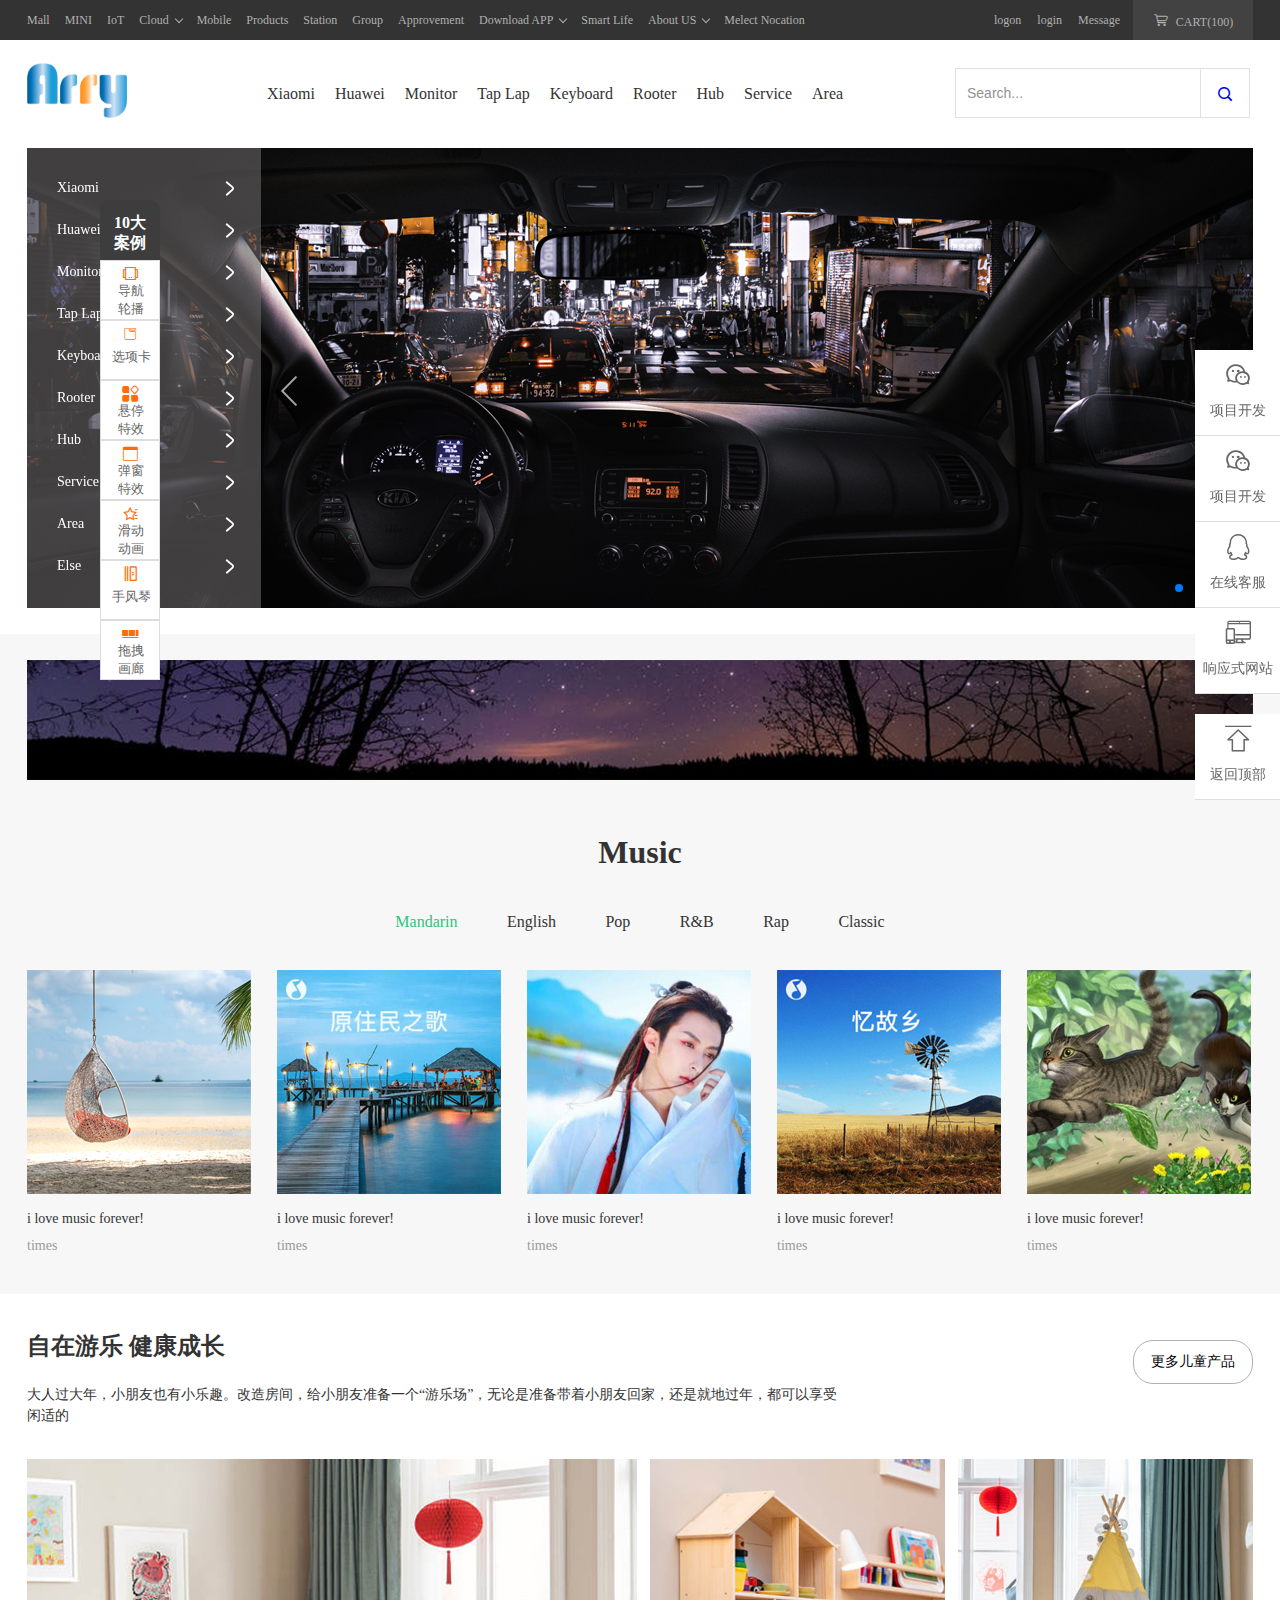
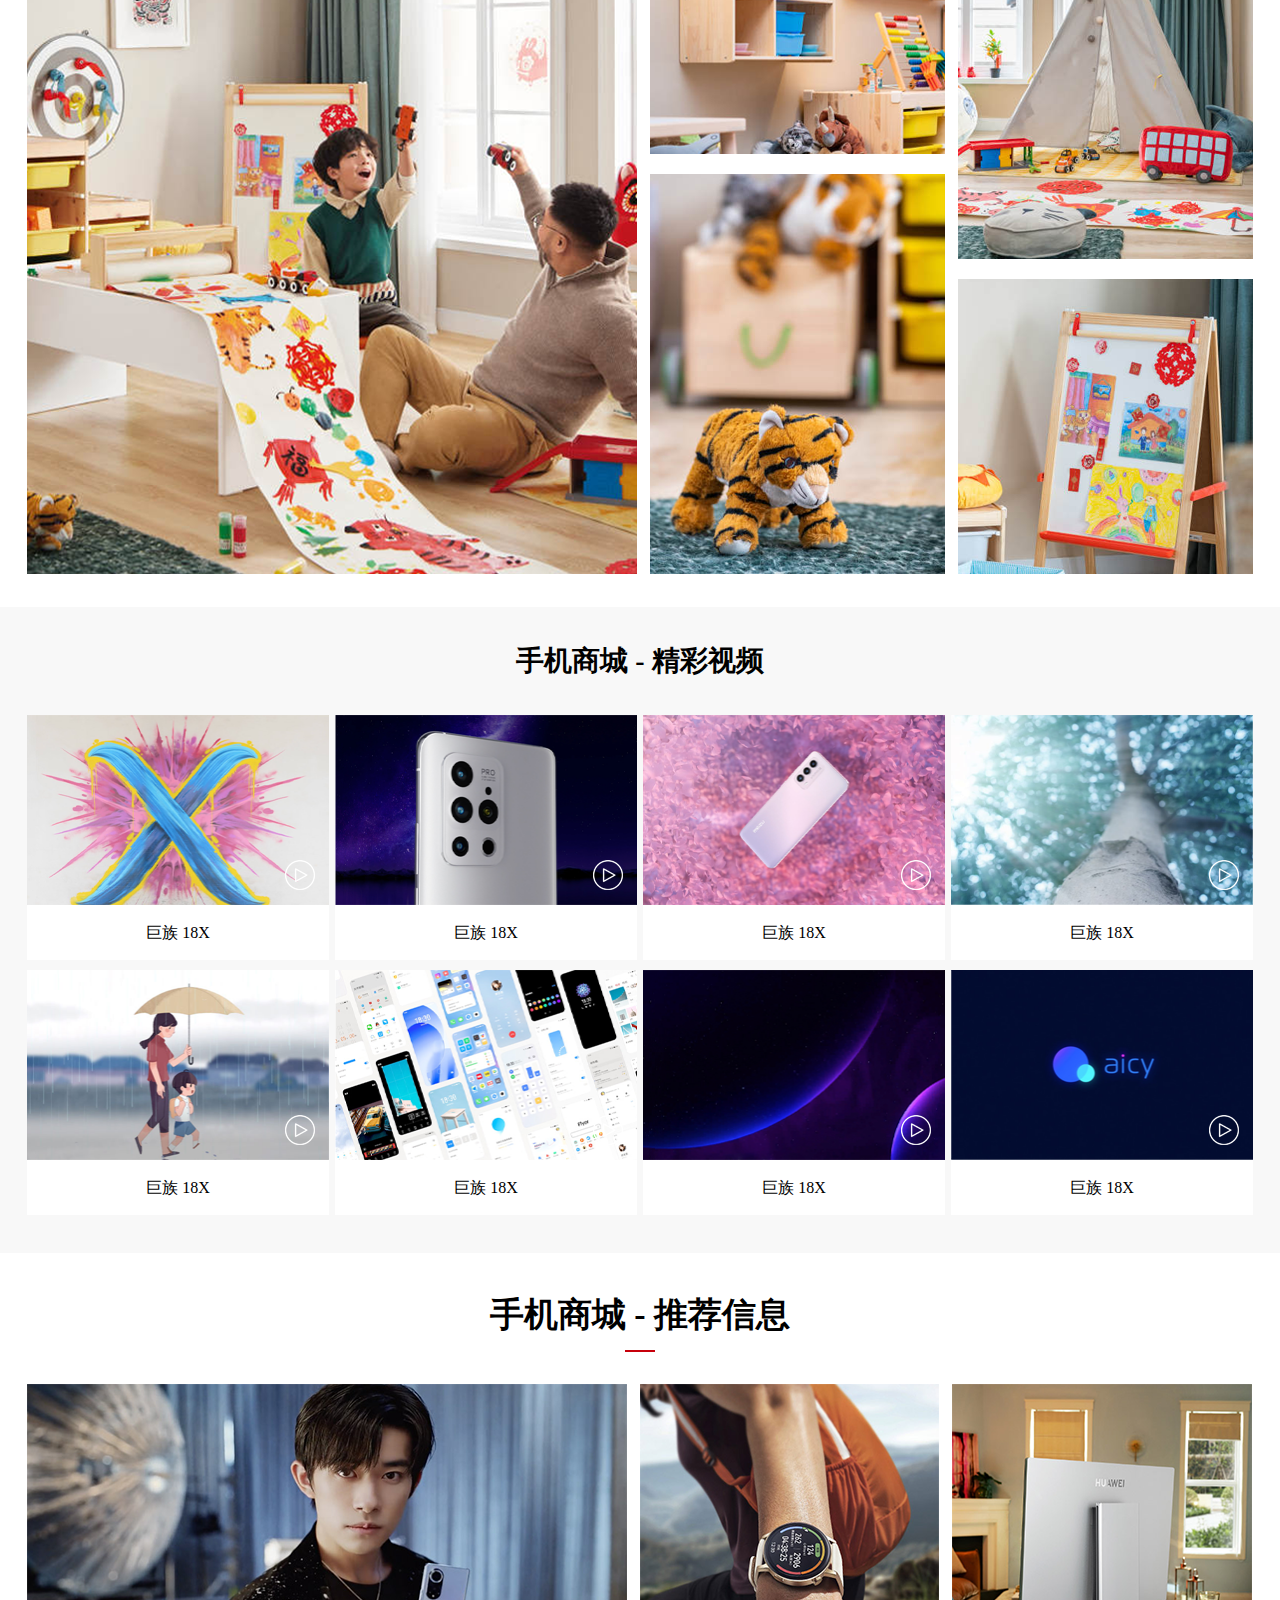
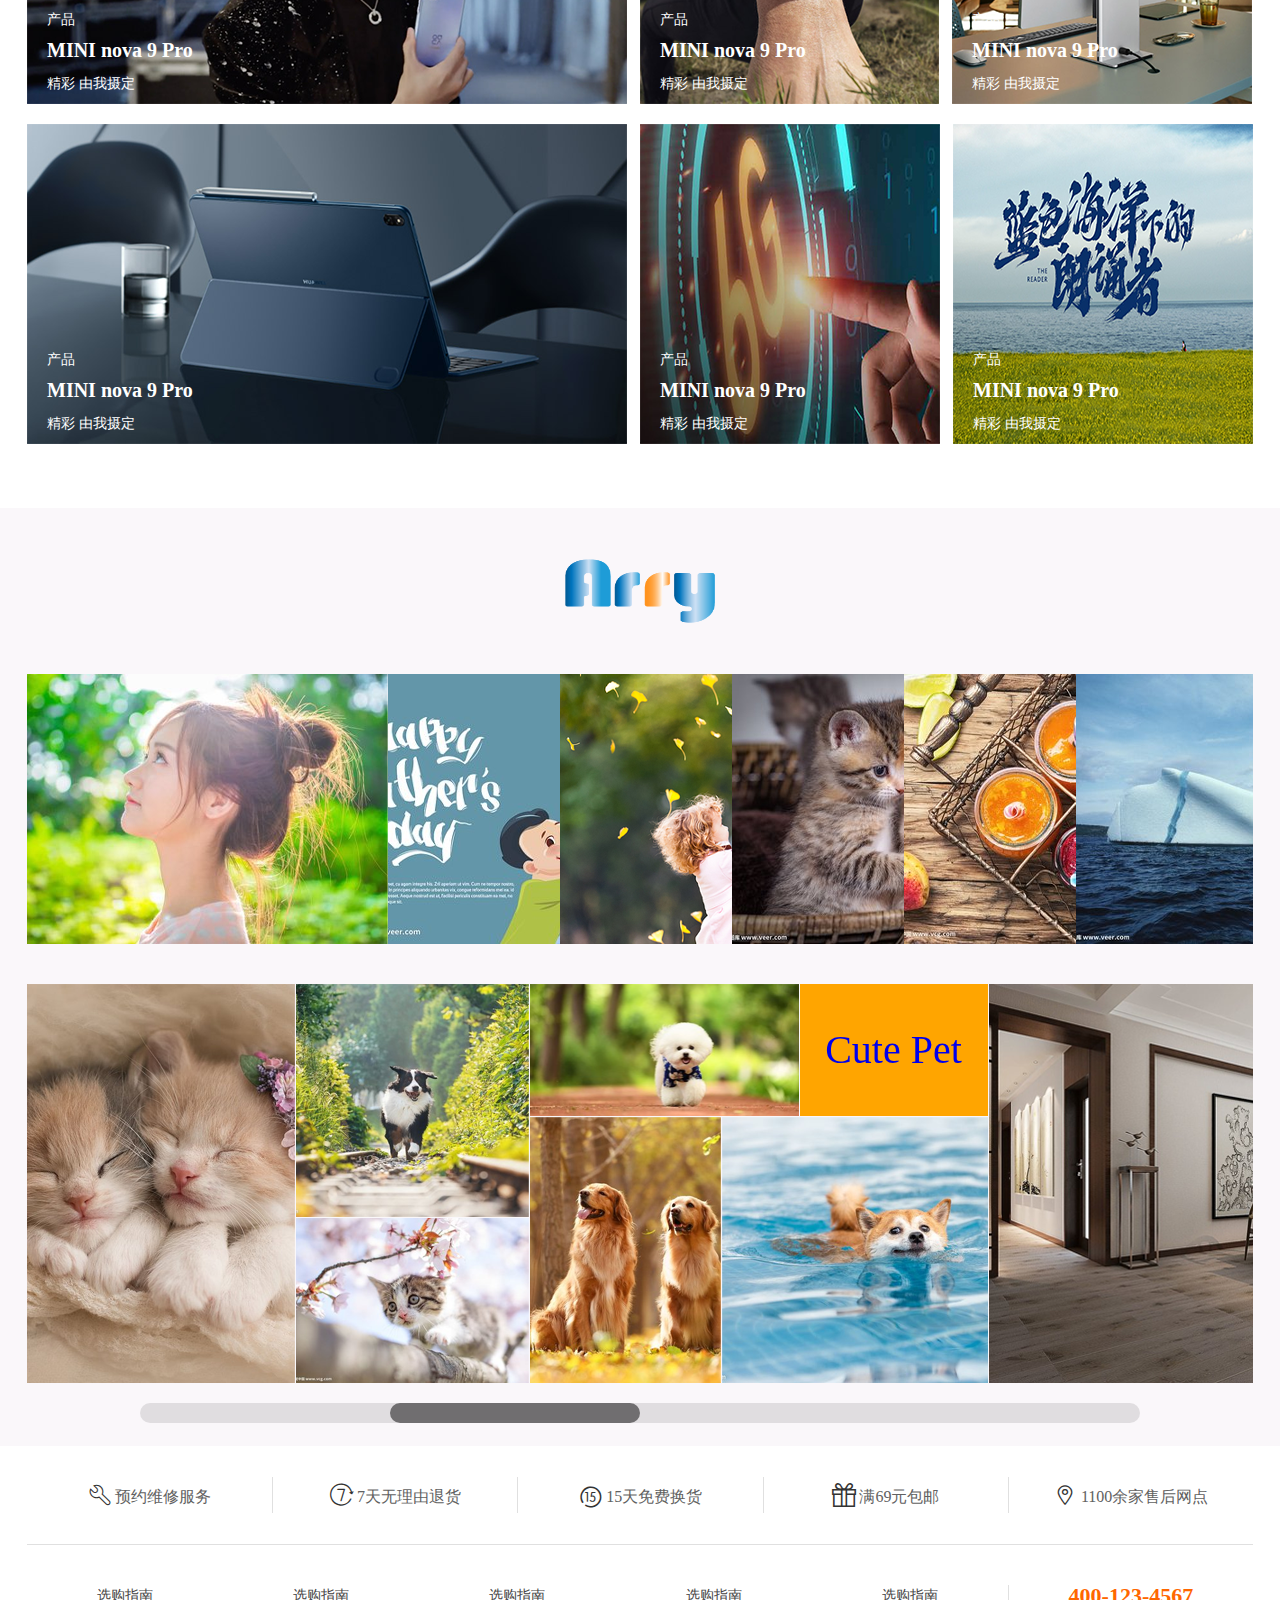
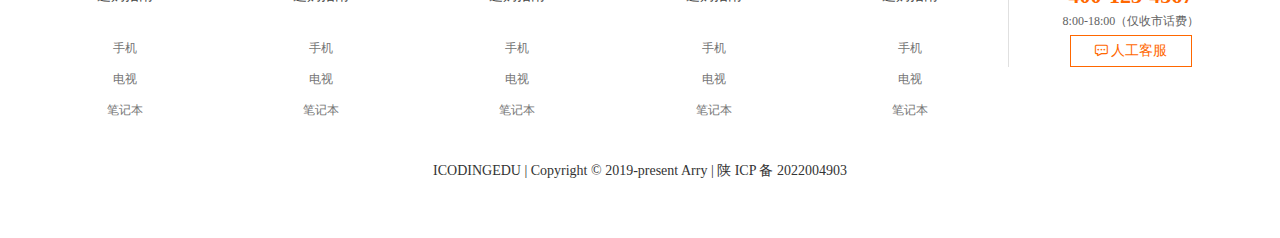
==== commit 09aa9d68: "logo" ====
--- a/index.html
+++ b/index.html
@@ -75,7 +75,7 @@
             <div class="container clearfix">
                 <div class="header-logo">
                     <a href="#">
-                        <img src="./images/logo.png" alt="logo" width="48" height="55">
+                        <img src="./images/arry.png" alt="logo" width="100" height="55">
                     </a>
                 </div>
                 <div class="header-nav">
@@ -649,7 +649,7 @@
         <section class="accordion" id="accordion">
             <div class="container clearfix">
                 <h2>
-                    <img src="./images/logo-3.png" alt="logo" width="130" height="44">
+                    <img src="./images/arry.png" alt="logo" width="150" height="64">
                 </h2>
                 <ul>
                     <li class="active">
--- a/css/index.css
+++ b/css/index.css
@@ -186,7 +186,6 @@
 .site-header .header-logo {
     float: left;
     margin-top: 23px;
-
 }
 
 .site-header .header-logo>a:active img {
@@ -195,7 +194,7 @@
 
 .site-header .header-nav {
     float: left;
-    margin-left: 190px;
+    margin-left: 130px;
 }
 
 .site-header .header-nav>ul>li {
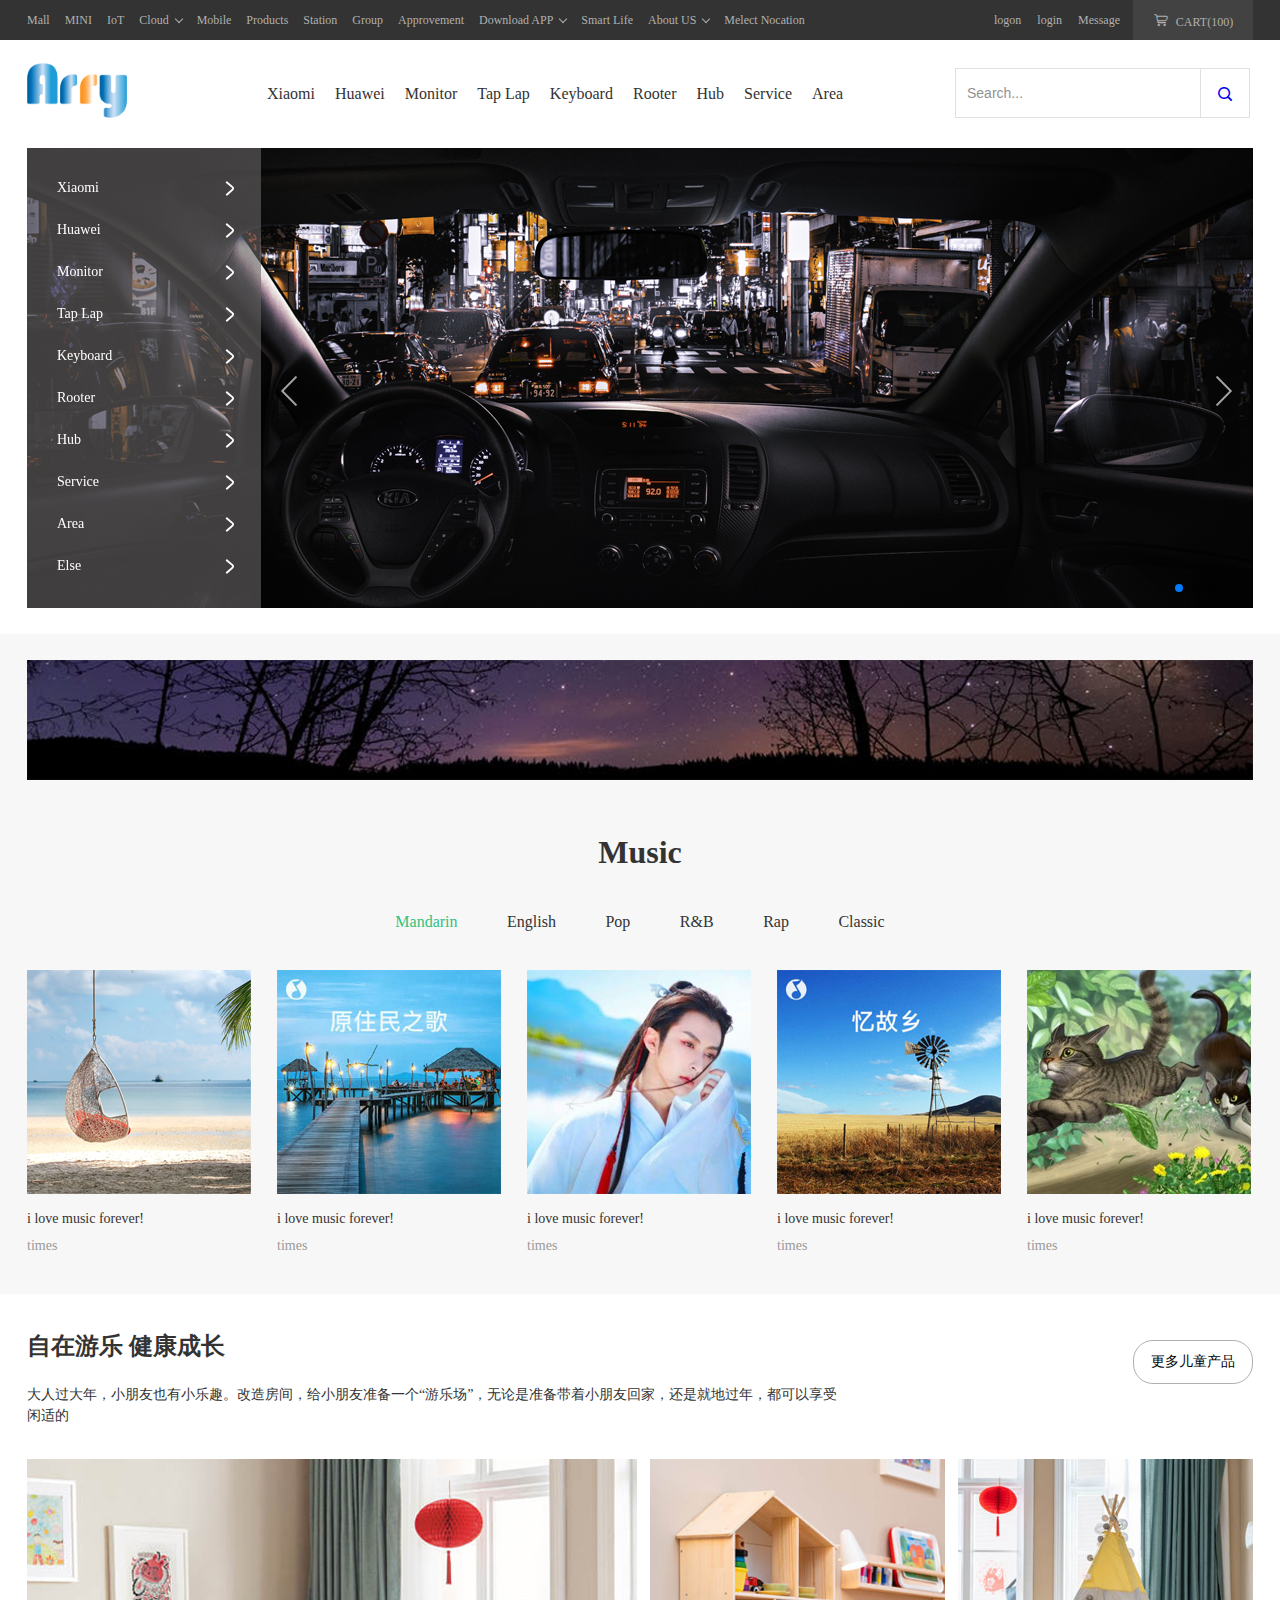
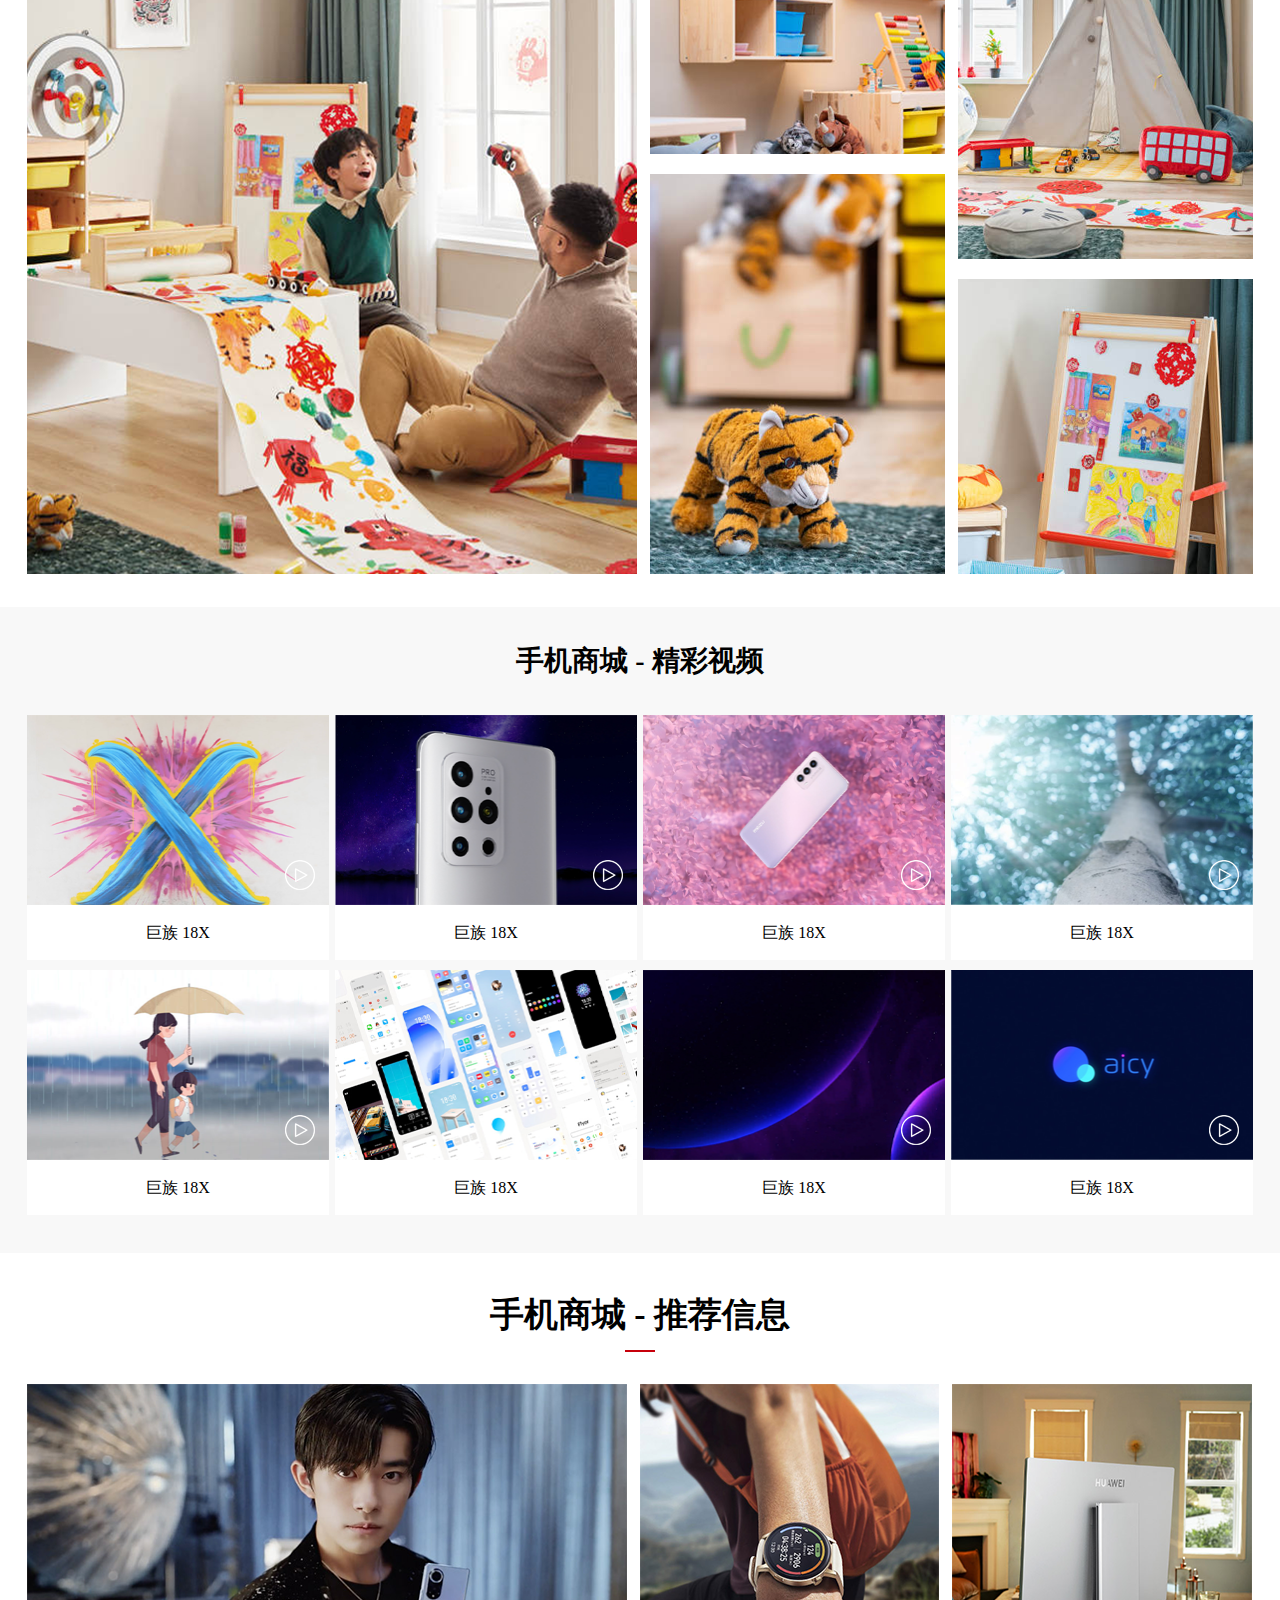
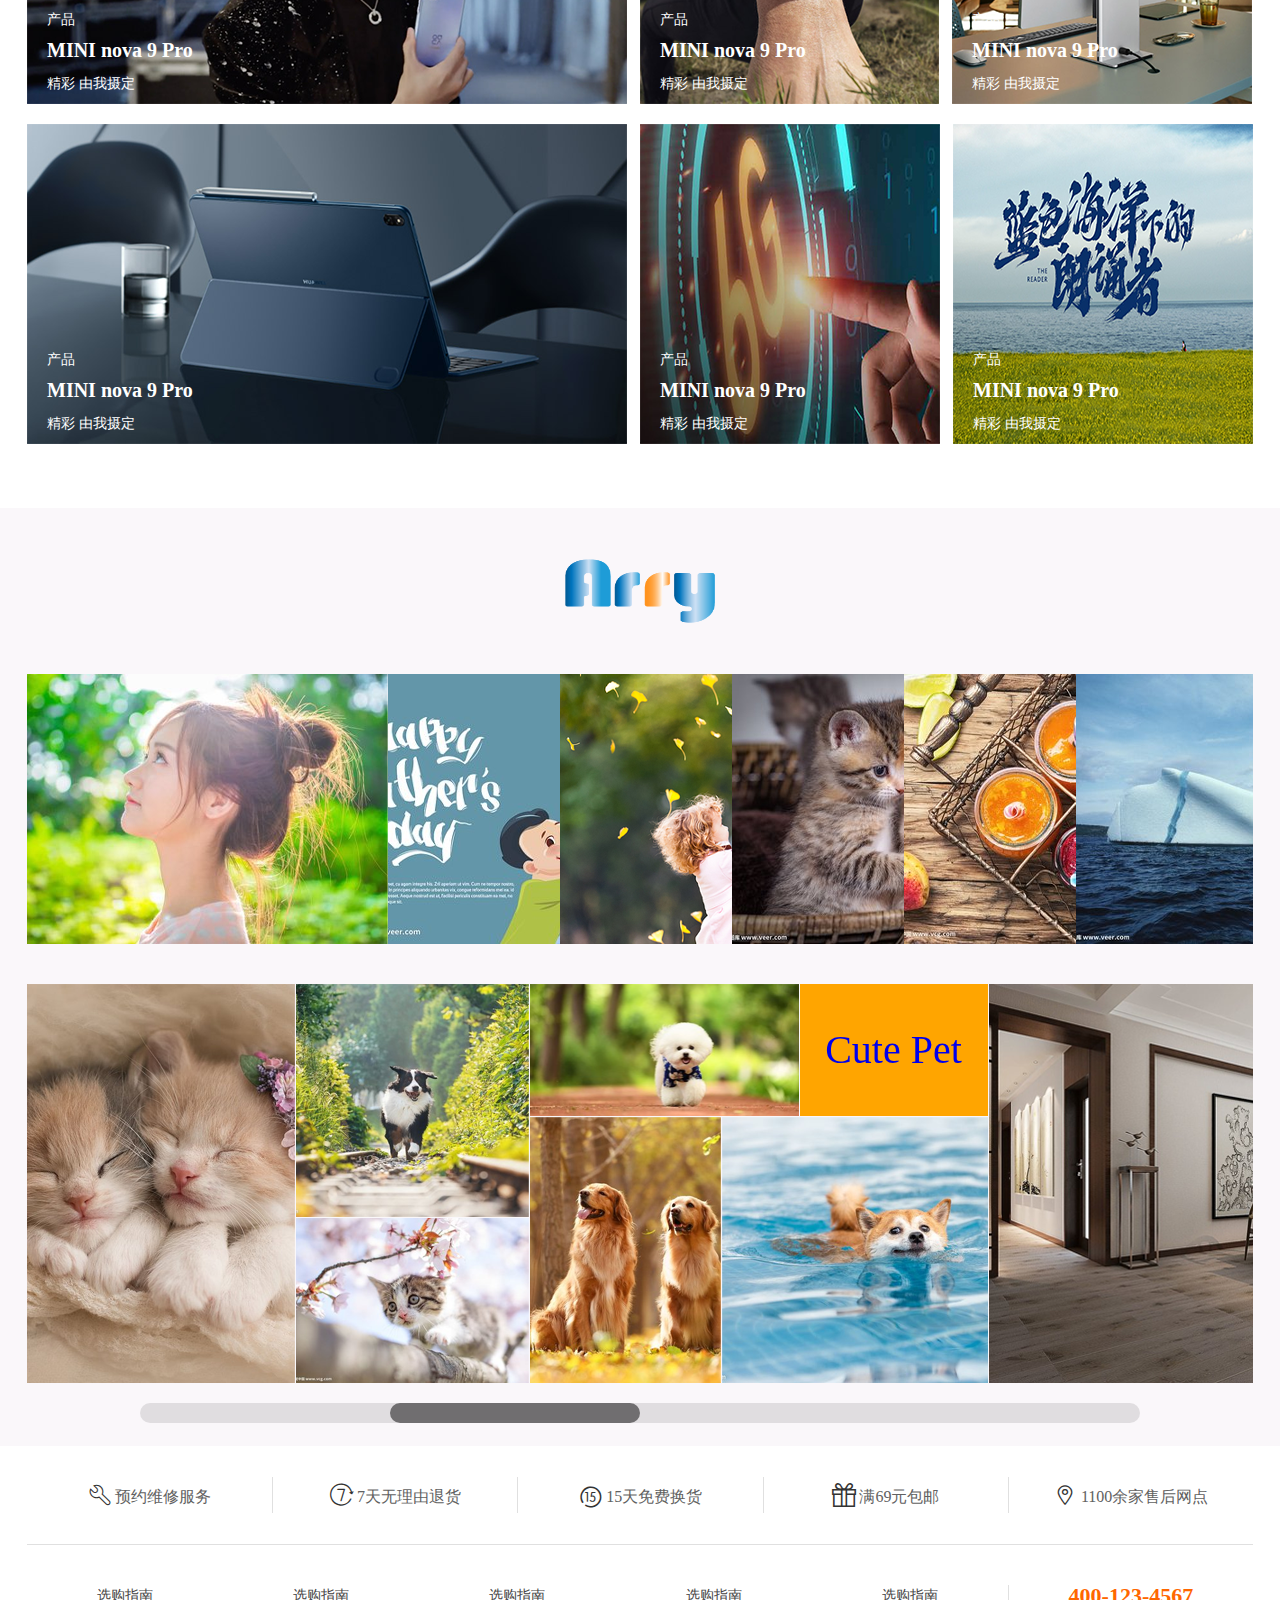
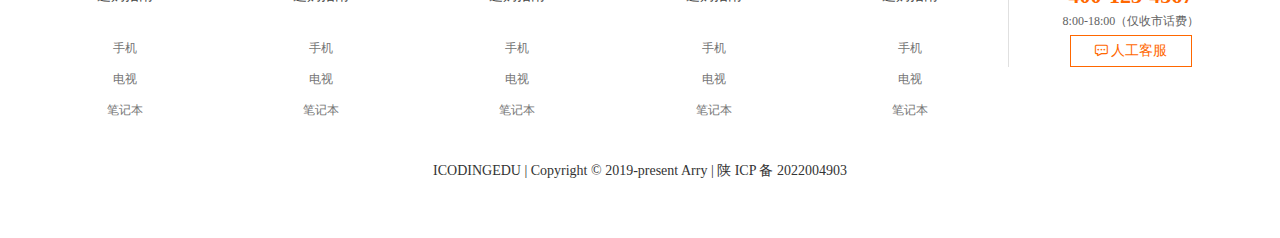
==== commit 1a54742f: "sidebar" ====
--- a/index.html
+++ b/index.html
@@ -5,7 +5,9 @@
     <meta charset="UTF-8">
     <meta http-equiv="X-UA-Compatible" content="IE=edge">
     <meta name="viewport" content="width=device-width, initial-scale=1.0">
-    <title>Document</title>
+    <title>Arry</title>
+    <meta name="author" content="Arry">
+    <meta name="description" content="EC Mall Arry">
     <link rel="stylesheet" href="./css/global.css">
     <link rel="stylesheet" href="./css/base.css">
     <link rel="stylesheet" href="./css/swiper-bundle.min.css">
@@ -102,28 +104,28 @@
         <section class="focus-slide container" id="focus-slide">
             <div class="category">
                 <ul>
-                    <li><a href="#"> <em class="iconfont icon-jiantouyou"></em> Xiaomi</a>
-                        <div class="categry-list xiaomi">111
-                            <!-- <a href=""><img src="./images/phone.png" alt="" width="40">MIAOMI 12s</a>
-                            <a href=""><img src="./images/phone.png" alt="" width="40">MIAOMI 12s</a>
-                            <a href=""><img src="./images/phone.png" alt="" width="40">MIAOMI 12s</a>
-                            <a href=""><img src="./images/phone.png" alt="" width="40">MIAOMI 12s</a>
-                            <a href=""><img src="./images/phone.png" alt="" width="40">MIAOMI 12s</a>
-                            <a href=""><img src="./images/phone.png" alt="" width="40">MIAOMI 12s</a>
-                            <a href=""><img src="./images/phone.png" alt="" width="40">MIAOMI 12s</a>
-                            <a href=""><img src="./images/phone.png" alt="" width="40">MIAOMI 12s</a>
-                            <a href=""><img src="./images/phone.png" alt="" width="40">MIAOMI 12s</a>
-                            <a href=""><img src="./images/phone.png" alt="" width="40">MIAOMI 12s</a>
-                            <a href=""><img src="./images/phone.png" alt="" width="40">MIAOMI 12s</a>
-                            <a href=""><img src="./images/phone.png" alt="" width="40">MIAOMI 12s</a>
-                            <a href=""><img src="./images/phone.png" alt="" width="40">MIAOMI 12s</a>
-                            <a href=""><img src="./images/phone.png" alt="" width="40">MIAOMI 12s</a>
-                            <a href=""><img src="./images/phone.png" alt="" width="40">MIAOMI 12s</a>
-                            <a href=""><img src="./images/phone.png" alt="" width="40">MIAOMI 12s</a>
-                            <a href=""><img src="./images/phone.png" alt="" width="40">MIAOMI 12s</a>
-                            <a href=""><img src="./images/phone.png" alt="" width="40">MIAOMI 12s</a>
-                            <a href=""><img src="./images/phone.png" alt="" width="40">MIAOMI 12s</a>
-                            <a href=""><img src="./images/phone.png" alt="" width="40">MIAOMI 12s</a> -->
+                    <li><a href="#"> <em class="iconfont icon-jiantouyou"></em>Xiaomi</a>
+                        <div class="categry-list xiaomi">
+                            <a href=""><img src="./images/phone.png" alt="" width="40">MIAOMI 12s</a>
+                            <a href=""><img src="./images/phone.png" alt="" width="40">MIAOMI 12s</a>
+                            <a href=""><img src="./images/phone.png" alt="" width="40">MIAOMI 12s</a>
+                            <a href=""><img src="./images/phone.png" alt="" width="40">MIAOMI 12s</a>
+                            <a href=""><img src="./images/phone.png" alt="" width="40">MIAOMI 12s</a>
+                            <a href=""><img src="./images/phone.png" alt="" width="40">MIAOMI 12s</a>
+                            <a href=""><img src="./images/phone.png" alt="" width="40">MIAOMI 12s</a>
+                            <a href=""><img src="./images/phone.png" alt="" width="40">MIAOMI 12s</a>
+                            <a href=""><img src="./images/phone.png" alt="" width="40">MIAOMI 12s</a>
+                            <a href=""><img src="./images/phone.png" alt="" width="40">MIAOMI 12s</a>
+                            <a href=""><img src="./images/phone.png" alt="" width="40">MIAOMI 12s</a>
+                            <a href=""><img src="./images/phone.png" alt="" width="40">MIAOMI 12s</a>
+                            <a href=""><img src="./images/phone.png" alt="" width="40">MIAOMI 12s</a>
+                            <a href=""><img src="./images/phone.png" alt="" width="40">MIAOMI 12s</a>
+                            <a href=""><img src="./images/phone.png" alt="" width="40">MIAOMI 12s</a>
+                            <a href=""><img src="./images/phone.png" alt="" width="40">MIAOMI 12s</a>
+                            <a href=""><img src="./images/phone.png" alt="" width="40">MIAOMI 12s</a>
+                            <a href=""><img src="./images/phone.png" alt="" width="40">MIAOMI 12s</a>
+                            <a href=""><img src="./images/phone.png" alt="" width="40">MIAOMI 12s</a>
+                            <a href=""><img src="./images/phone.png" alt="" width="40">MIAOMI 12s</a>
                         </div>
                     </li>
                     <li><a href="#"> <em class="iconfont icon-jiantouyou"></em>Huawei</a>
@@ -875,9 +877,6 @@
             </li>
         </ul>
     </div>
-
-
-
 
     <!-- swiper.jp -->
     <script src="./js/swiper-bundle.min.js"></script>
--- a/css/index.css
+++ b/css/index.css
@@ -312,21 +312,21 @@
     display: block;
 }
 
-/* .category .xiaomi {
+.category>ul>li:hover .xiaomi {
     display: grid;
     grid-template-rows: repeat(6, 1fr);
     grid-auto-columns: 250px;
     grid-auto-flow: column;
-    grid-auto-columns: 250px;
-    padding: 20px;
+    padding: 0 20px;
     font-size: 20px;
     line-height: 40px;
     box-sizing: border-box;
+    background-color: #fff;
 }
 
 .category .xiaomi a {
     display: flex;
-    border: 1px solid #000;
+    /* border: 1px solid #000; */
     color: #000;
     align-items: center;
 }
@@ -337,7 +337,7 @@
 
 .category .xiaomi a:hover {
     color: #ff6700;
-} */
+}
 
 
 /* swipper */
@@ -1288,4 +1288,12 @@
 .footer-copyright {
     text-align: center;
     padding-bottom: 57px;
+}
+
+@media screen and (max-width:1570px) {
+
+    .sidebar,
+    .nav-bar {
+        display: none;
+    }
 }